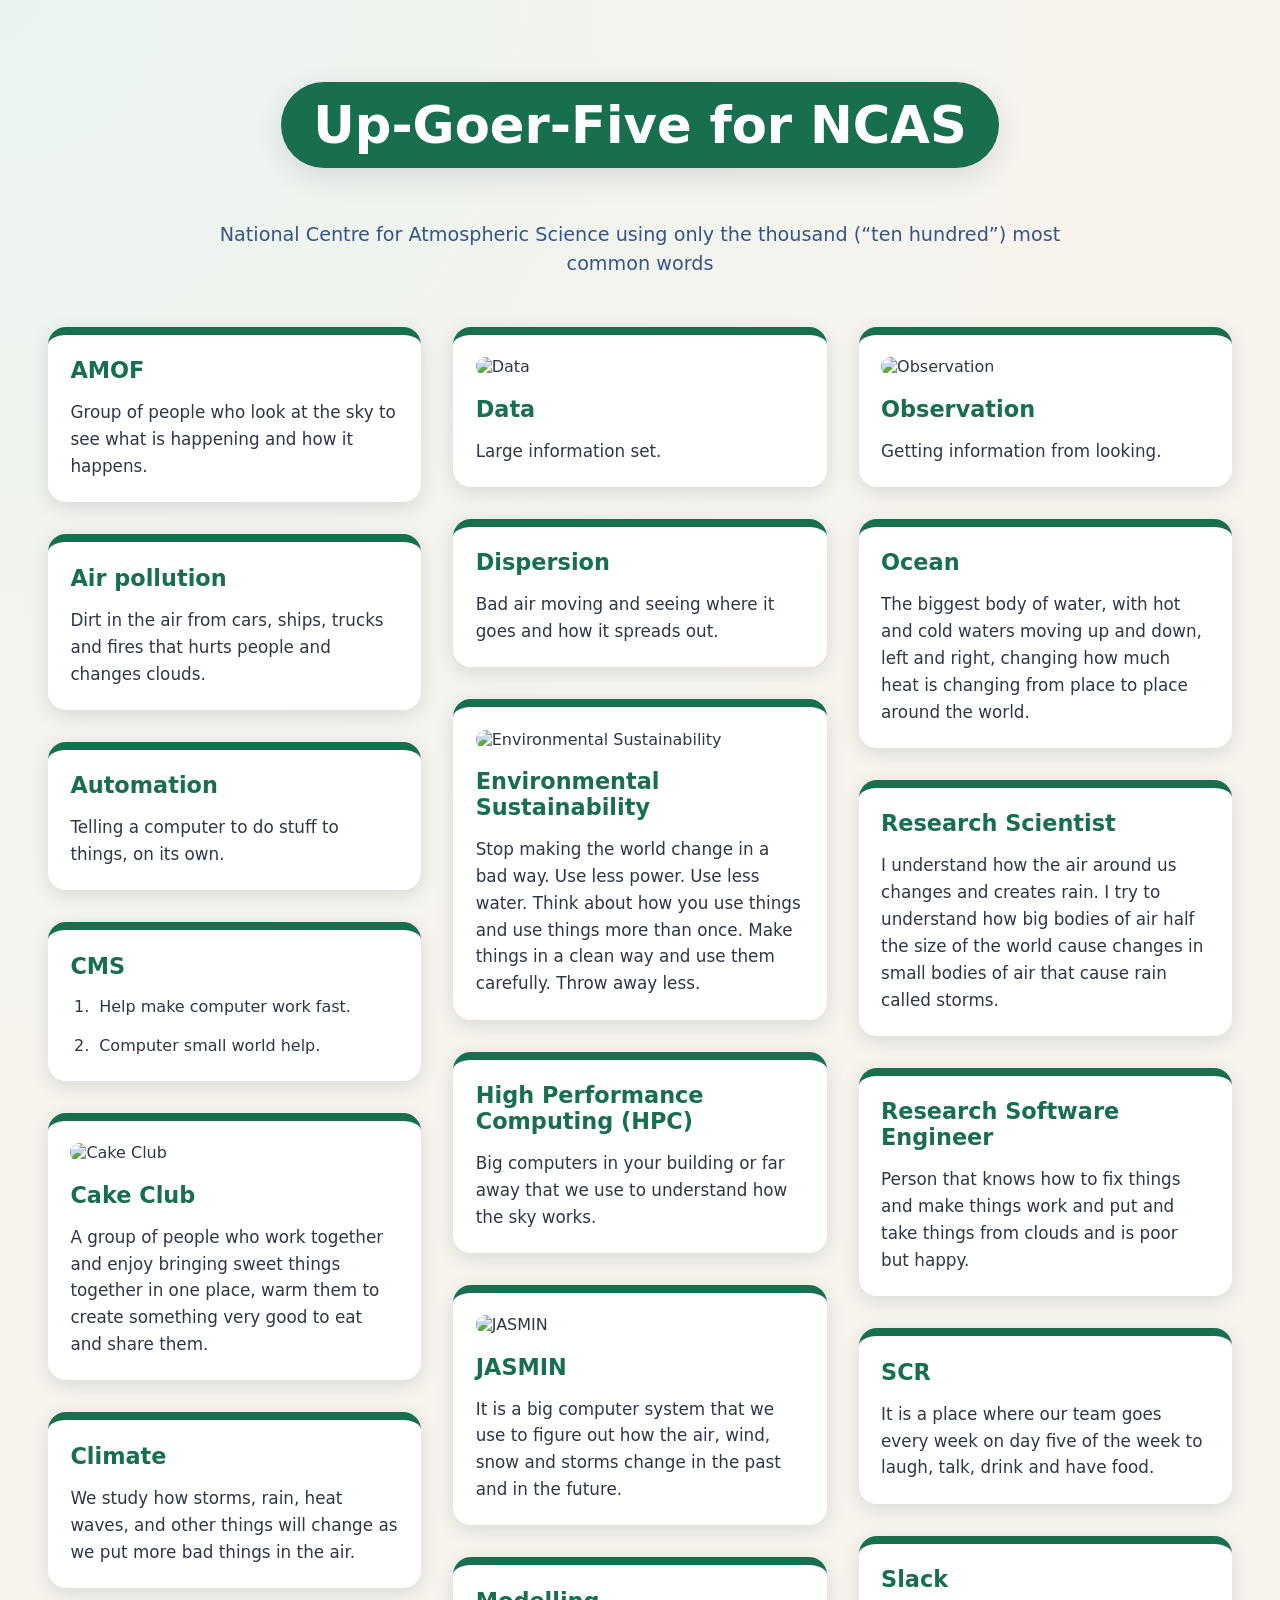
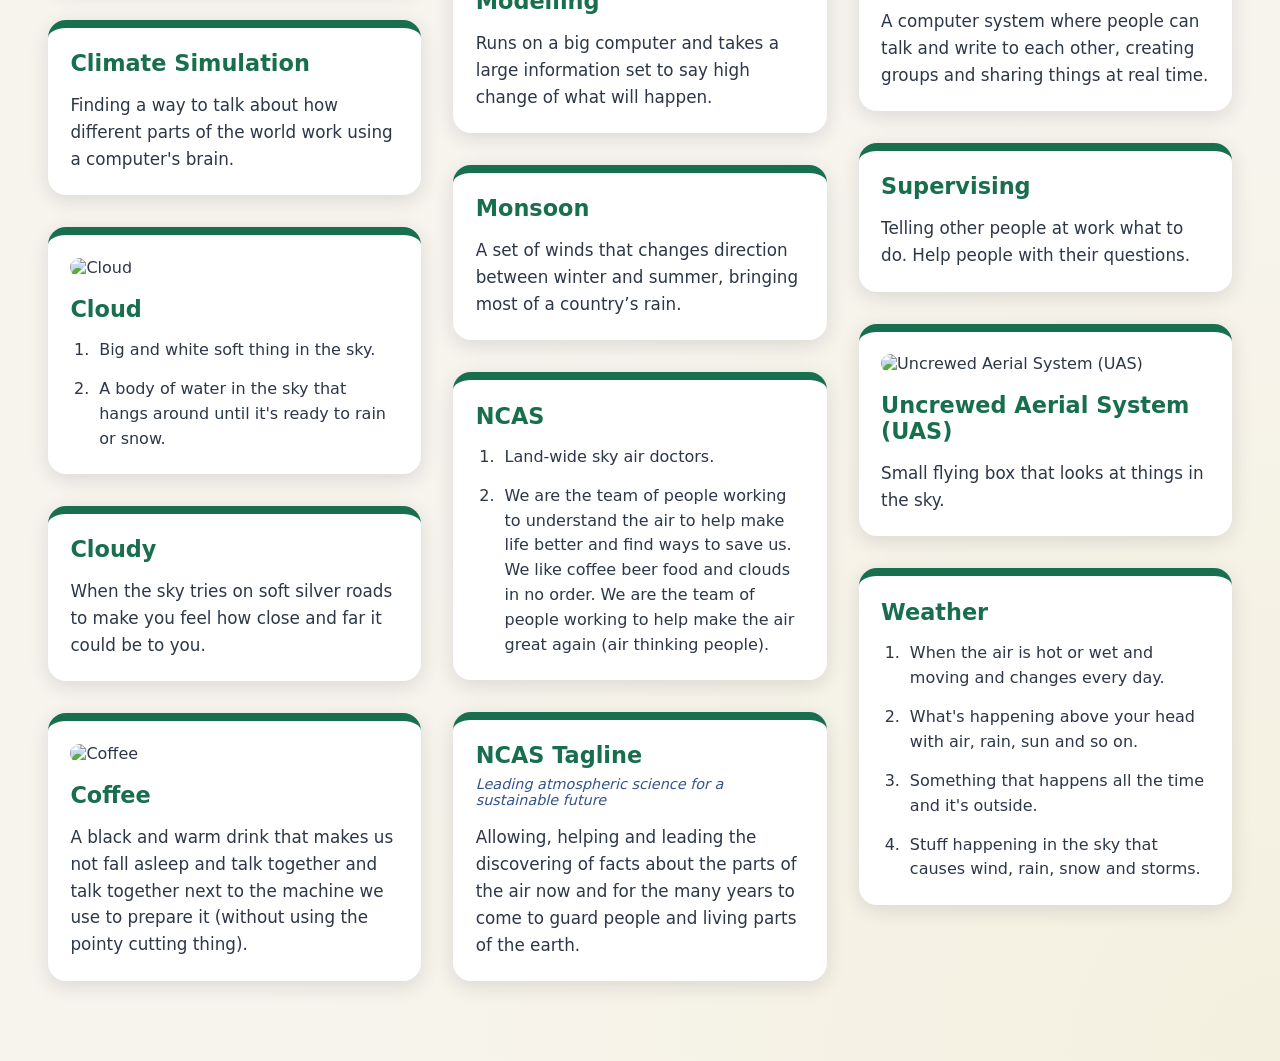
==== index.html @ 92ca3528 "Update CSS to make styling sleeker & more vis. interesting" ====
<!DOCTYPE html>
<html lang="en">
<head>
<meta charset="UTF-8">
<title>Up-Goer-Five for NCAS</title>

<style>
:root {
    --page-bg: #f7f4ee;
    --card-bg: #ffffff;
    --text: #2d3748;
    --muted: #64748b;

    /* NCAS-inspired accents */
    --accent: #186f4d;
    --accent-light: #c1dbc9;
    --secondary: #35548c;

    --shadow: rgba(15, 23, 42, 0.12);
}

* {
    box-sizing: border-box;
}

body {
    font-family: system-ui, -apple-system, BlinkMacSystemFont, "Segoe UI", sans-serif;

    background:
        radial-gradient(circle at top left, #eaf4ef, transparent 35%),
        radial-gradient(circle at bottom right, #f4f0df, transparent 35%),
        var(--page-bg);

    color: var(--text);

    margin: 0;
    padding: 3rem;
}


/* Page heading */

.page-header {
    max-width: 900px;
    margin: 0 auto 3rem;
    text-align: center;
}

h1 {
    display: inline-block;

    background: var(--accent);
    color: white;

    padding: 0.8rem 2rem;

    border-radius: 999px;

    font-size: clamp(2rem, 5vw, 3.2rem);
    font-weight: 800;

    box-shadow:
        0 8px 30px var(--shadow);
}

.page-subtitle {
    margin-top: 1.2rem;

    font-size: 1.2rem;
    line-height: 1.5;

    color: var(--secondary);
}


/* Masonry layout */

#definitions {
    columns: 340px;
    column-gap: 2rem;

    max-width: 1400px;
    margin: auto;
}


/* Cards */

.card {
    display: inline-block;

    width: 100%;
    margin: 0 0 2rem;

    background: var(--card-bg);

    border-radius: 18px;

    padding: 1.4rem;

    break-inside: avoid;

    box-shadow:
        0 5px 20px var(--shadow);

    border-top: 8px solid var(--accent);

    transition:
        transform .2s ease,
        box-shadow .2s ease;
}


.card:hover {
    transform: translateY(-5px);

    box-shadow:
        0 12px 30px rgba(15,23,42,.18);
}


/* Card title */

.card h2 {
    margin: 0 0 1rem;

    text-align: left;

    font-size: 1.4rem;
    font-weight: 750;

    color: var(--accent);
}


/* Definition text */

.card p {
    margin: 0;

    line-height: 1.6;

    font-size: 1.05rem;
}


.card ol {
    margin: 0;
    padding-left: 1.5rem;
}


.card li {
    padding-left: .3rem;

    margin-bottom: .9rem;

    line-height: 1.55;
}


.card li:last-child {
    margin-bottom: 0;
}


/* Images */

.card-image {
    width: 100%;

    max-height: 220px;

    object-fit: cover;

    border-radius: 14px;

    margin-bottom: 1.2rem;
}


/* Small subtitle */

.subtitle {
    color: var(--secondary);

    font-size: .9rem;

    font-style: italic;

    margin-top: -.5rem;

    margin-bottom: 1rem;
}


/* Mobile */

@media (max-width: 600px) {

    body {
        padding: 1rem;
    }

    #definitions {
        columns: 1;
    }

}
</style>

</head>

<body>


<header class="page-header">

<h1>Up-Goer-Five for NCAS</h1>

<div class="page-subtitle">
    National Centre for Atmospheric Science using
only the thousand (“ten hundred”) most common words

</div>

</header>


<div id="definitions">



<div class="card">




<h2>AMOF</h2>







<p>Group of people who look at the sky to see what is happening and how it happens.
</p>





</div>



<div class="card">




<h2>Air pollution</h2>







<p>Dirt in the air from cars, ships, trucks and fires that hurts people and changes clouds.
</p>





</div>



<div class="card">




<h2>Automation</h2>







<p>Telling a computer to do stuff to things, on its own.
</p>





</div>



<div class="card">




<h2>CMS</h2>







<ol>



<li>Help make computer work fast.
</li>



<li>Computer small world help.
</li>



</ol>




</div>



<div class="card">


<img class="card-image" src="images/cake.jpg" alt="Cake Club">



<h2>Cake Club</h2>







<p>A group of people who work together and enjoy bringing sweet things together in one place, warm them to create something very good to eat and share them.
</p>





</div>



<div class="card">




<h2>Climate</h2>







<p>We study how storms, rain, heat waves, and other things will change as we put more bad things in the air.
</p>





</div>



<div class="card">




<h2>Climate Simulation</h2>







<p>Finding a way to talk about how different parts of the world work using a computer's brain.
</p>





</div>



<div class="card">


<img class="card-image" src="images/cloud.jpg" alt="Cloud">



<h2>Cloud</h2>







<ol>



<li>Big and white soft thing in the sky.
</li>



<li>A body of water in the sky that hangs around until it's ready to rain or snow.
</li>



</ol>




</div>



<div class="card">




<h2>Cloudy</h2>







<p>When the sky tries on soft silver roads to make you feel how close and far it could be to you.
</p>





</div>



<div class="card">


<img class="card-image" src="images/coffee.jpg" alt="Coffee">



<h2>Coffee</h2>







<p>A black and warm drink that makes us not fall asleep and talk together and talk together next to the machine we use to prepare it (without using the pointy cutting thing).
</p>





</div>



<div class="card">


<img class="card-image" src="images/data.jpg" alt="Data">



<h2>Data</h2>







<p>Large information set.
</p>





</div>



<div class="card">




<h2>Dispersion</h2>







<p>Bad air moving and seeing where it goes and how it spreads out.
</p>





</div>



<div class="card">


<img class="card-image" src="images/sustainability.jpg" alt="Environmental Sustainability">



<h2>Environmental Sustainability</h2>







<p>Stop making the world change in a bad way. Use less power. Use less water. Think about how you use things and use things more than once. Make things in a clean way and use them carefully. Throw away less.
</p>





</div>



<div class="card">




<h2>High Performance Computing (HPC)</h2>







<p>Big computers in your building or far away that we use to understand how the sky works.
</p>





</div>



<div class="card">


<img class="card-image" src="images/jasmin.jpg" alt="JASMIN">



<h2>JASMIN</h2>







<p>It is a big computer system that we use to figure out how the air, wind, snow and storms change in the past and in the future.
</p>





</div>



<div class="card">




<h2>Modelling</h2>







<p>Runs on a big computer and takes a large information set to say high change of what will happen.
</p>





</div>



<div class="card">




<h2>Monsoon</h2>







<p>A set of winds that changes direction between winter and summer, bringing most of a country’s rain.
</p>





</div>



<div class="card">




<h2>NCAS</h2>







<ol>



<li>Land-wide sky air doctors.
</li>



<li>We are the team of people working to understand the air to help make life better and find ways to save us. We like coffee beer food and clouds in no order. We are the team of people working to help make the air great again (air thinking people).
</li>



</ol>




</div>



<div class="card">




<h2>NCAS Tagline</h2>



<div class="subtitle">
    Leading atmospheric science for a sustainable future
</div>





<p>Allowing, helping and leading the discovering of facts about the parts of the air now and for the many years to come to guard people and living parts of the earth.
</p>





</div>



<div class="card">


<img class="card-image" src="images/observation.jpg" alt="Observation">



<h2>Observation</h2>







<p>Getting information from looking.
</p>





</div>



<div class="card">




<h2>Ocean</h2>







<p>The biggest body of water, with hot and cold waters moving up and down, left and right, changing how much heat is changing from place to place around the world.
</p>





</div>



<div class="card">




<h2>Research Scientist</h2>







<p>I understand how the air around us changes and creates rain. I try to understand how big bodies of air half the size of the world cause changes in small bodies of air that cause rain called storms.
</p>





</div>



<div class="card">




<h2>Research Software Engineer</h2>







<p>Person that knows how to fix things and make things work and put and take things from clouds and is poor but happy.
</p>





</div>



<div class="card">




<h2>SCR</h2>







<p>It is a place where our team goes every week on day five of the week to laugh, talk, drink and have food.
</p>





</div>



<div class="card">




<h2>Slack</h2>







<p>A computer system where people can talk and write to each other, creating groups and sharing things at real time.
</p>





</div>



<div class="card">




<h2>Supervising</h2>







<p>Telling other people at work what to do. Help people with their questions.
</p>





</div>



<div class="card">


<img class="card-image" src="images/drone.jpg" alt="Uncrewed Aerial System (UAS)">



<h2>Uncrewed Aerial System (UAS)</h2>







<p>Small flying box that looks at things in the sky.
</p>





</div>



<div class="card">




<h2>Weather</h2>







<ol>



<li>When the air is hot or wet and moving and changes every day.
</li>



<li>What's happening above your head with air, rain, sun and so on.
</li>



<li>Something that happens all the time and it's outside.
</li>



<li>Stuff happening in the sky that causes wind, rain, snow and storms.
</li>



</ol>




</div>



</div>


</body>
</html>
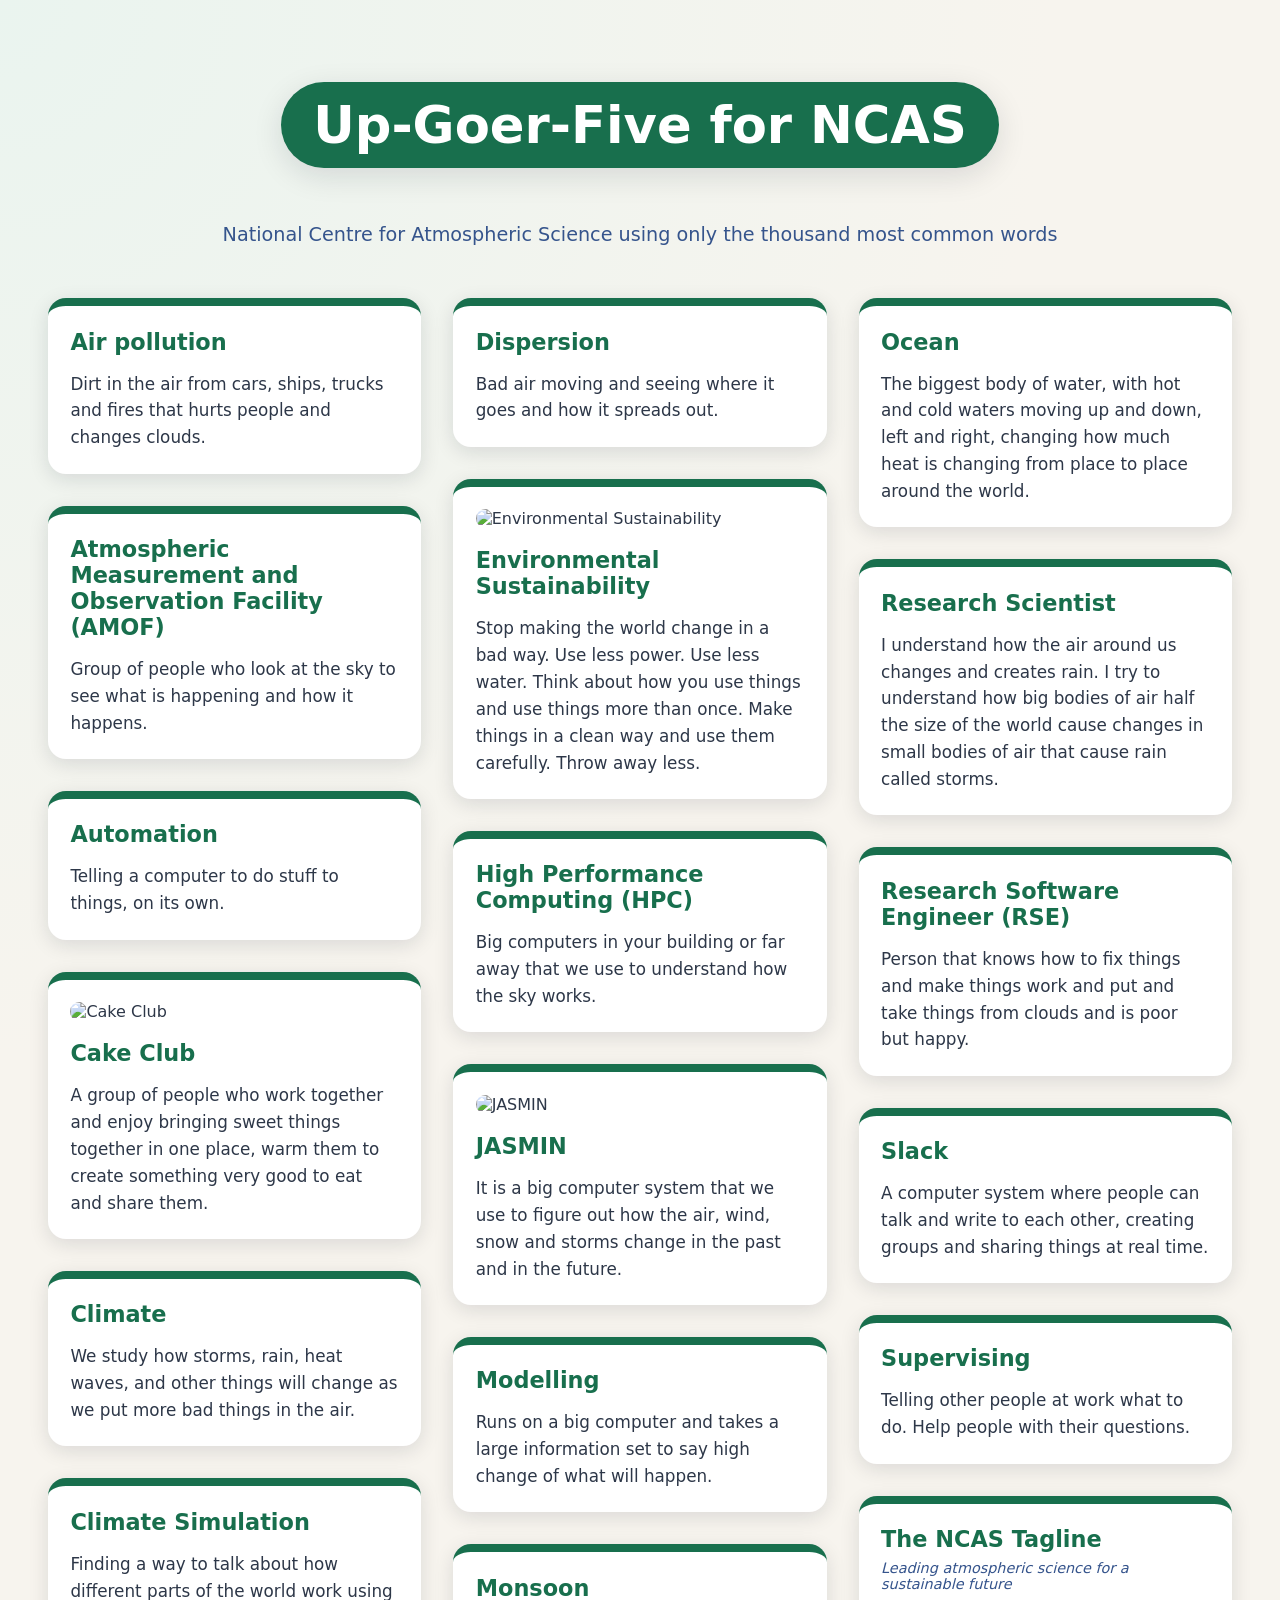
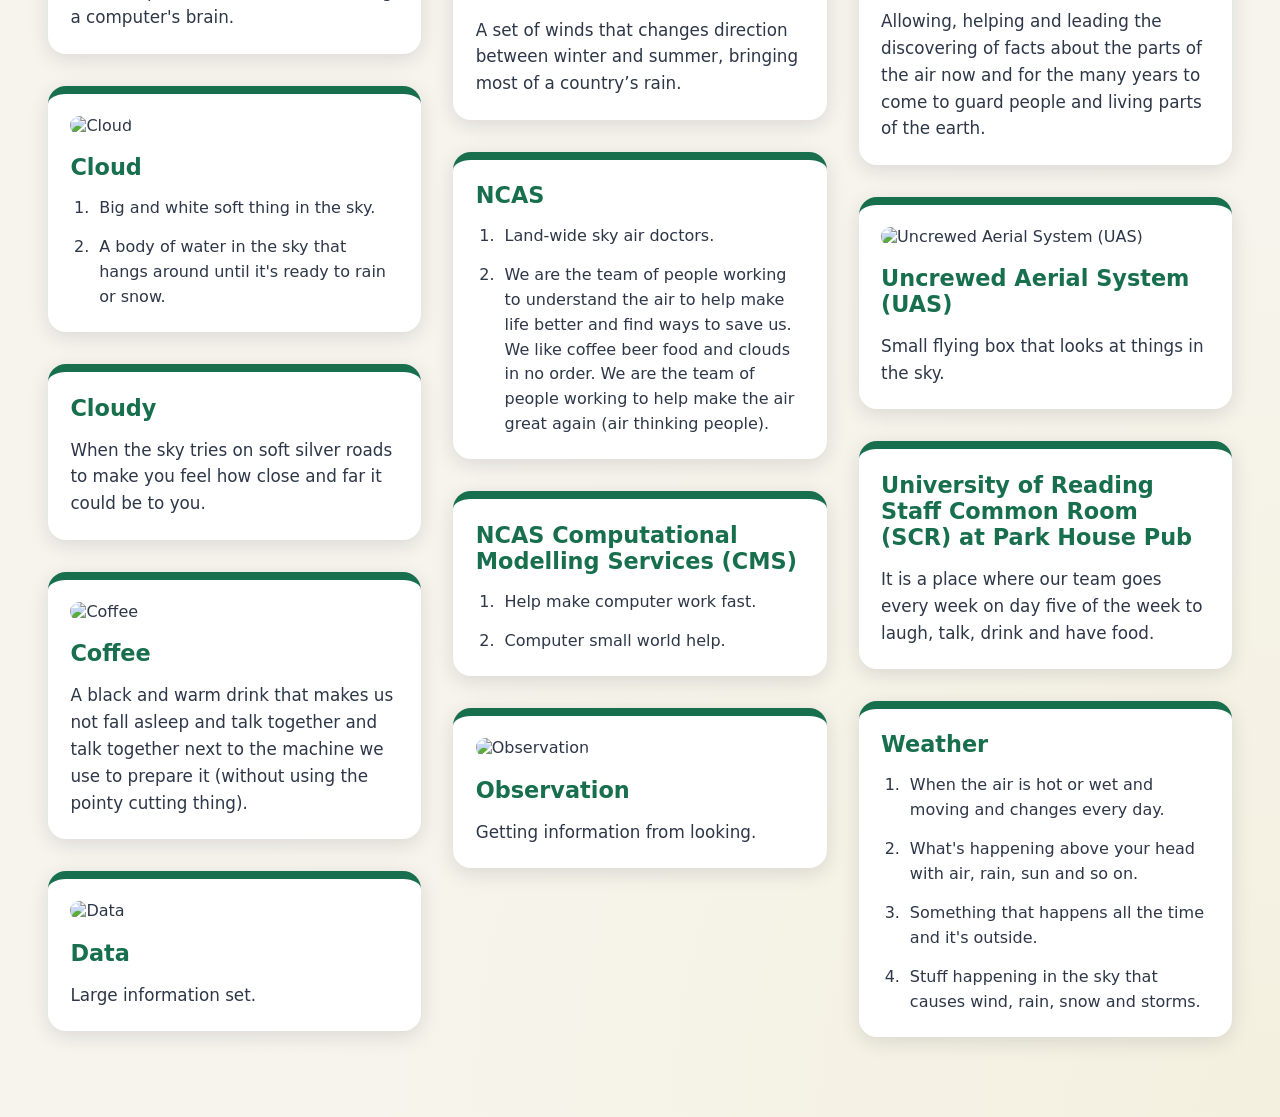
==== commit 4fe50b28: "Define acronyms and make clarifications for definitions terms" ====
--- a/index.html
+++ b/index.html
@@ -220,7 +220,7 @@
 
 <div class="page-subtitle">
     National Centre for Atmospheric Science using
-only the thousand (“ten hundred”) most common words
+only the thousand most common words
 
 </div>
 
@@ -236,7 +236,31 @@
 
 
 
-<h2>AMOF</h2>
+<h2>Air pollution</h2>
+
+
+
+
+
+
+
+<p>Dirt in the air from cars, ships, trucks and fires that hurts people and changes clouds.
+</p>
+
+
+
+
+
+</div>
+
+
+
+<div class="card">
+
+
+
+
+<h2>Atmospheric Measurement and Observation Facility (AMOF)</h2>
 
 
 
@@ -260,30 +284,6 @@
 
 
 
-<h2>Air pollution</h2>
-
-
-
-
-
-
-
-<p>Dirt in the air from cars, ships, trucks and fires that hurts people and changes clouds.
-</p>
-
-
-
-
-
-</div>
-
-
-
-<div class="card">
-
-
-
-
 <h2>Automation</h2>
 
 
@@ -306,9 +306,381 @@
 <div class="card">
 
 
-
-
-<h2>CMS</h2>
+<img class="card-image" src="images/cake.jpg" alt="Cake Club">
+
+
+
+<h2>Cake Club</h2>
+
+
+
+
+
+
+
+<p>A group of people who work together and enjoy bringing sweet things together in one place, warm them to create something very good to eat and share them.
+</p>
+
+
+
+
+
+</div>
+
+
+
+<div class="card">
+
+
+
+
+<h2>Climate</h2>
+
+
+
+
+
+
+
+<p>We study how storms, rain, heat waves, and other things will change as we put more bad things in the air.
+</p>
+
+
+
+
+
+</div>
+
+
+
+<div class="card">
+
+
+
+
+<h2>Climate Simulation</h2>
+
+
+
+
+
+
+
+<p>Finding a way to talk about how different parts of the world work using a computer's brain.
+</p>
+
+
+
+
+
+</div>
+
+
+
+<div class="card">
+
+
+<img class="card-image" src="images/cloud.jpg" alt="Cloud">
+
+
+
+<h2>Cloud</h2>
+
+
+
+
+
+
+
+<ol>
+
+
+
+<li>Big and white soft thing in the sky.
+</li>
+
+
+
+<li>A body of water in the sky that hangs around until it's ready to rain or snow.
+</li>
+
+
+
+</ol>
+
+
+
+
+</div>
+
+
+
+<div class="card">
+
+
+
+
+<h2>Cloudy</h2>
+
+
+
+
+
+
+
+<p>When the sky tries on soft silver roads to make you feel how close and far it could be to you.
+</p>
+
+
+
+
+
+</div>
+
+
+
+<div class="card">
+
+
+<img class="card-image" src="images/coffee.jpg" alt="Coffee">
+
+
+
+<h2>Coffee</h2>
+
+
+
+
+
+
+
+<p>A black and warm drink that makes us not fall asleep and talk together and talk together next to the machine we use to prepare it (without using the pointy cutting thing).
+</p>
+
+
+
+
+
+</div>
+
+
+
+<div class="card">
+
+
+<img class="card-image" src="images/data.jpg" alt="Data">
+
+
+
+<h2>Data</h2>
+
+
+
+
+
+
+
+<p>Large information set.
+</p>
+
+
+
+
+
+</div>
+
+
+
+<div class="card">
+
+
+
+
+<h2>Dispersion</h2>
+
+
+
+
+
+
+
+<p>Bad air moving and seeing where it goes and how it spreads out.
+</p>
+
+
+
+
+
+</div>
+
+
+
+<div class="card">
+
+
+<img class="card-image" src="images/sustainability.jpg" alt="Environmental Sustainability">
+
+
+
+<h2>Environmental Sustainability</h2>
+
+
+
+
+
+
+
+<p>Stop making the world change in a bad way. Use less power. Use less water. Think about how you use things and use things more than once. Make things in a clean way and use them carefully. Throw away less.
+</p>
+
+
+
+
+
+</div>
+
+
+
+<div class="card">
+
+
+
+
+<h2>High Performance Computing (HPC)</h2>
+
+
+
+
+
+
+
+<p>Big computers in your building or far away that we use to understand how the sky works.
+</p>
+
+
+
+
+
+</div>
+
+
+
+<div class="card">
+
+
+<img class="card-image" src="images/jasmin.jpg" alt="JASMIN">
+
+
+
+<h2>JASMIN</h2>
+
+
+
+
+
+
+
+<p>It is a big computer system that we use to figure out how the air, wind, snow and storms change in the past and in the future.
+</p>
+
+
+
+
+
+</div>
+
+
+
+<div class="card">
+
+
+
+
+<h2>Modelling</h2>
+
+
+
+
+
+
+
+<p>Runs on a big computer and takes a large information set to say high change of what will happen.
+</p>
+
+
+
+
+
+</div>
+
+
+
+<div class="card">
+
+
+
+
+<h2>Monsoon</h2>
+
+
+
+
+
+
+
+<p>A set of winds that changes direction between winter and summer, bringing most of a country’s rain.
+</p>
+
+
+
+
+
+</div>
+
+
+
+<div class="card">
+
+
+
+
+<h2>NCAS</h2>
+
+
+
+
+
+
+
+<ol>
+
+
+
+<li>Land-wide sky air doctors.
+</li>
+
+
+
+<li>We are the team of people working to understand the air to help make life better and find ways to save us. We like coffee beer food and clouds in no order. We are the team of people working to help make the air great again (air thinking people).
+</li>
+
+
+
+</ol>
+
+
+
+
+</div>
+
+
+
+<div class="card">
+
+
+
+
+<h2>NCAS Computational Modelling Services (CMS)</h2>
 
 
 
@@ -342,381 +714,155 @@
 <div class="card">
 
 
-<img class="card-image" src="images/cake.jpg" alt="Cake Club">
-
-
-
-<h2>Cake Club</h2>
-
-
-
-
-
-
-
-<p>A group of people who work together and enjoy bringing sweet things together in one place, warm them to create something very good to eat and share them.
-</p>
-
-
-
-
-
-</div>
-
-
-
-<div class="card">
-
-
-
-
-<h2>Climate</h2>
-
-
-
-
-
-
-
-<p>We study how storms, rain, heat waves, and other things will change as we put more bad things in the air.
-</p>
-
-
-
-
-
-</div>
-
-
-
-<div class="card">
-
-
-
-
-<h2>Climate Simulation</h2>
-
-
-
-
-
-
-
-<p>Finding a way to talk about how different parts of the world work using a computer's brain.
-</p>
-
-
-
-
-
-</div>
-
-
-
-<div class="card">
-
-
-<img class="card-image" src="images/cloud.jpg" alt="Cloud">
-
-
-
-<h2>Cloud</h2>
-
-
-
-
-
-
-
-<ol>
-
-
-
-<li>Big and white soft thing in the sky.
-</li>
-
-
-
-<li>A body of water in the sky that hangs around until it's ready to rain or snow.
-</li>
-
-
-
-</ol>
-
-
-
-
-</div>
-
-
-
-<div class="card">
-
-
-
-
-<h2>Cloudy</h2>
-
-
-
-
-
-
-
-<p>When the sky tries on soft silver roads to make you feel how close and far it could be to you.
-</p>
-
-
-
-
-
-</div>
-
-
-
-<div class="card">
-
-
-<img class="card-image" src="images/coffee.jpg" alt="Coffee">
-
-
-
-<h2>Coffee</h2>
-
-
-
-
-
-
-
-<p>A black and warm drink that makes us not fall asleep and talk together and talk together next to the machine we use to prepare it (without using the pointy cutting thing).
-</p>
-
-
-
-
-
-</div>
-
-
-
-<div class="card">
-
-
-<img class="card-image" src="images/data.jpg" alt="Data">
-
-
-
-<h2>Data</h2>
-
-
-
-
-
-
-
-<p>Large information set.
-</p>
-
-
-
-
-
-</div>
-
-
-
-<div class="card">
-
-
-
-
-<h2>Dispersion</h2>
-
-
-
-
-
-
-
-<p>Bad air moving and seeing where it goes and how it spreads out.
-</p>
-
-
-
-
-
-</div>
-
-
-
-<div class="card">
-
-
-<img class="card-image" src="images/sustainability.jpg" alt="Environmental Sustainability">
-
-
-
-<h2>Environmental Sustainability</h2>
-
-
-
-
-
-
-
-<p>Stop making the world change in a bad way. Use less power. Use less water. Think about how you use things and use things more than once. Make things in a clean way and use them carefully. Throw away less.
-</p>
-
-
-
-
-
-</div>
-
-
-
-<div class="card">
-
-
-
-
-<h2>High Performance Computing (HPC)</h2>
-
-
-
-
-
-
-
-<p>Big computers in your building or far away that we use to understand how the sky works.
-</p>
-
-
-
-
-
-</div>
-
-
-
-<div class="card">
-
-
-<img class="card-image" src="images/jasmin.jpg" alt="JASMIN">
-
-
-
-<h2>JASMIN</h2>
-
-
-
-
-
-
-
-<p>It is a big computer system that we use to figure out how the air, wind, snow and storms change in the past and in the future.
-</p>
-
-
-
-
-
-</div>
-
-
-
-<div class="card">
-
-
-
-
-<h2>Modelling</h2>
-
-
-
-
-
-
-
-<p>Runs on a big computer and takes a large information set to say high change of what will happen.
-</p>
-
-
-
-
-
-</div>
-
-
-
-<div class="card">
-
-
-
-
-<h2>Monsoon</h2>
-
-
-
-
-
-
-
-<p>A set of winds that changes direction between winter and summer, bringing most of a country’s rain.
-</p>
-
-
-
-
-
-</div>
-
-
-
-<div class="card">
-
-
-
-
-<h2>NCAS</h2>
-
-
-
-
-
-
-
-<ol>
-
-
-
-<li>Land-wide sky air doctors.
-</li>
-
-
-
-<li>We are the team of people working to understand the air to help make life better and find ways to save us. We like coffee beer food and clouds in no order. We are the team of people working to help make the air great again (air thinking people).
-</li>
-
-
-
-</ol>
-
-
-
-
-</div>
-
-
-
-<div class="card">
-
-
-
-
-<h2>NCAS Tagline</h2>
+<img class="card-image" src="images/observation.jpg" alt="Observation">
+
+
+
+<h2>Observation</h2>
+
+
+
+
+
+
+
+<p>Getting information from looking.
+</p>
+
+
+
+
+
+</div>
+
+
+
+<div class="card">
+
+
+
+
+<h2>Ocean</h2>
+
+
+
+
+
+
+
+<p>The biggest body of water, with hot and cold waters moving up and down, left and right, changing how much heat is changing from place to place around the world.
+</p>
+
+
+
+
+
+</div>
+
+
+
+<div class="card">
+
+
+
+
+<h2>Research Scientist</h2>
+
+
+
+
+
+
+
+<p>I understand how the air around us changes and creates rain. I try to understand how big bodies of air half the size of the world cause changes in small bodies of air that cause rain called storms.
+</p>
+
+
+
+
+
+</div>
+
+
+
+<div class="card">
+
+
+
+
+<h2>Research Software Engineer (RSE)</h2>
+
+
+
+
+
+
+
+<p>Person that knows how to fix things and make things work and put and take things from clouds and is poor but happy.
+</p>
+
+
+
+
+
+</div>
+
+
+
+<div class="card">
+
+
+
+
+<h2>Slack</h2>
+
+
+
+
+
+
+
+<p>A computer system where people can talk and write to each other, creating groups and sharing things at real time.
+</p>
+
+
+
+
+
+</div>
+
+
+
+<div class="card">
+
+
+
+
+<h2>Supervising</h2>
+
+
+
+
+
+
+
+<p>Telling other people at work what to do. Help people with their questions.
+</p>
+
+
+
+
+
+</div>
+
+
+
+<div class="card">
+
+
+
+
+<h2>The NCAS Tagline</h2>
 
 
 
@@ -742,107 +888,35 @@
 <div class="card">
 
 
-<img class="card-image" src="images/observation.jpg" alt="Observation">
-
-
-
-<h2>Observation</h2>
-
-
-
-
-
-
-
-<p>Getting information from looking.
-</p>
-
-
-
-
-
-</div>
-
-
-
-<div class="card">
-
-
-
-
-<h2>Ocean</h2>
-
-
-
-
-
-
-
-<p>The biggest body of water, with hot and cold waters moving up and down, left and right, changing how much heat is changing from place to place around the world.
-</p>
-
-
-
-
-
-</div>
-
-
-
-<div class="card">
-
-
-
-
-<h2>Research Scientist</h2>
-
-
-
-
-
-
-
-<p>I understand how the air around us changes and creates rain. I try to understand how big bodies of air half the size of the world cause changes in small bodies of air that cause rain called storms.
-</p>
-
-
-
-
-
-</div>
-
-
-
-<div class="card">
-
-
-
-
-<h2>Research Software Engineer</h2>
-
-
-
-
-
-
-
-<p>Person that knows how to fix things and make things work and put and take things from clouds and is poor but happy.
-</p>
-
-
-
-
-
-</div>
-
-
-
-<div class="card">
-
-
-
-
-<h2>SCR</h2>
+<img class="card-image" src="images/drone.jpg" alt="Uncrewed Aerial System (UAS)">
+
+
+
+<h2>Uncrewed Aerial System (UAS)</h2>
+
+
+
+
+
+
+
+<p>Small flying box that looks at things in the sky.
+</p>
+
+
+
+
+
+</div>
+
+
+
+<div class="card">
+
+
+
+
+<h2>University of Reading Staff Common Room (SCR) at Park House Pub</h2>
 
 
 
@@ -851,80 +925,6 @@
 
 
 <p>It is a place where our team goes every week on day five of the week to laugh, talk, drink and have food.
-</p>
-
-
-
-
-
-</div>
-
-
-
-<div class="card">
-
-
-
-
-<h2>Slack</h2>
-
-
-
-
-
-
-
-<p>A computer system where people can talk and write to each other, creating groups and sharing things at real time.
-</p>
-
-
-
-
-
-</div>
-
-
-
-<div class="card">
-
-
-
-
-<h2>Supervising</h2>
-
-
-
-
-
-
-
-<p>Telling other people at work what to do. Help people with their questions.
-</p>
-
-
-
-
-
-</div>
-
-
-
-<div class="card">
-
-
-<img class="card-image" src="images/drone.jpg" alt="Uncrewed Aerial System (UAS)">
-
-
-
-<h2>Uncrewed Aerial System (UAS)</h2>
-
-
-
-
-
-
-
-<p>Small flying box that looks at things in the sky.
 </p>
 
 
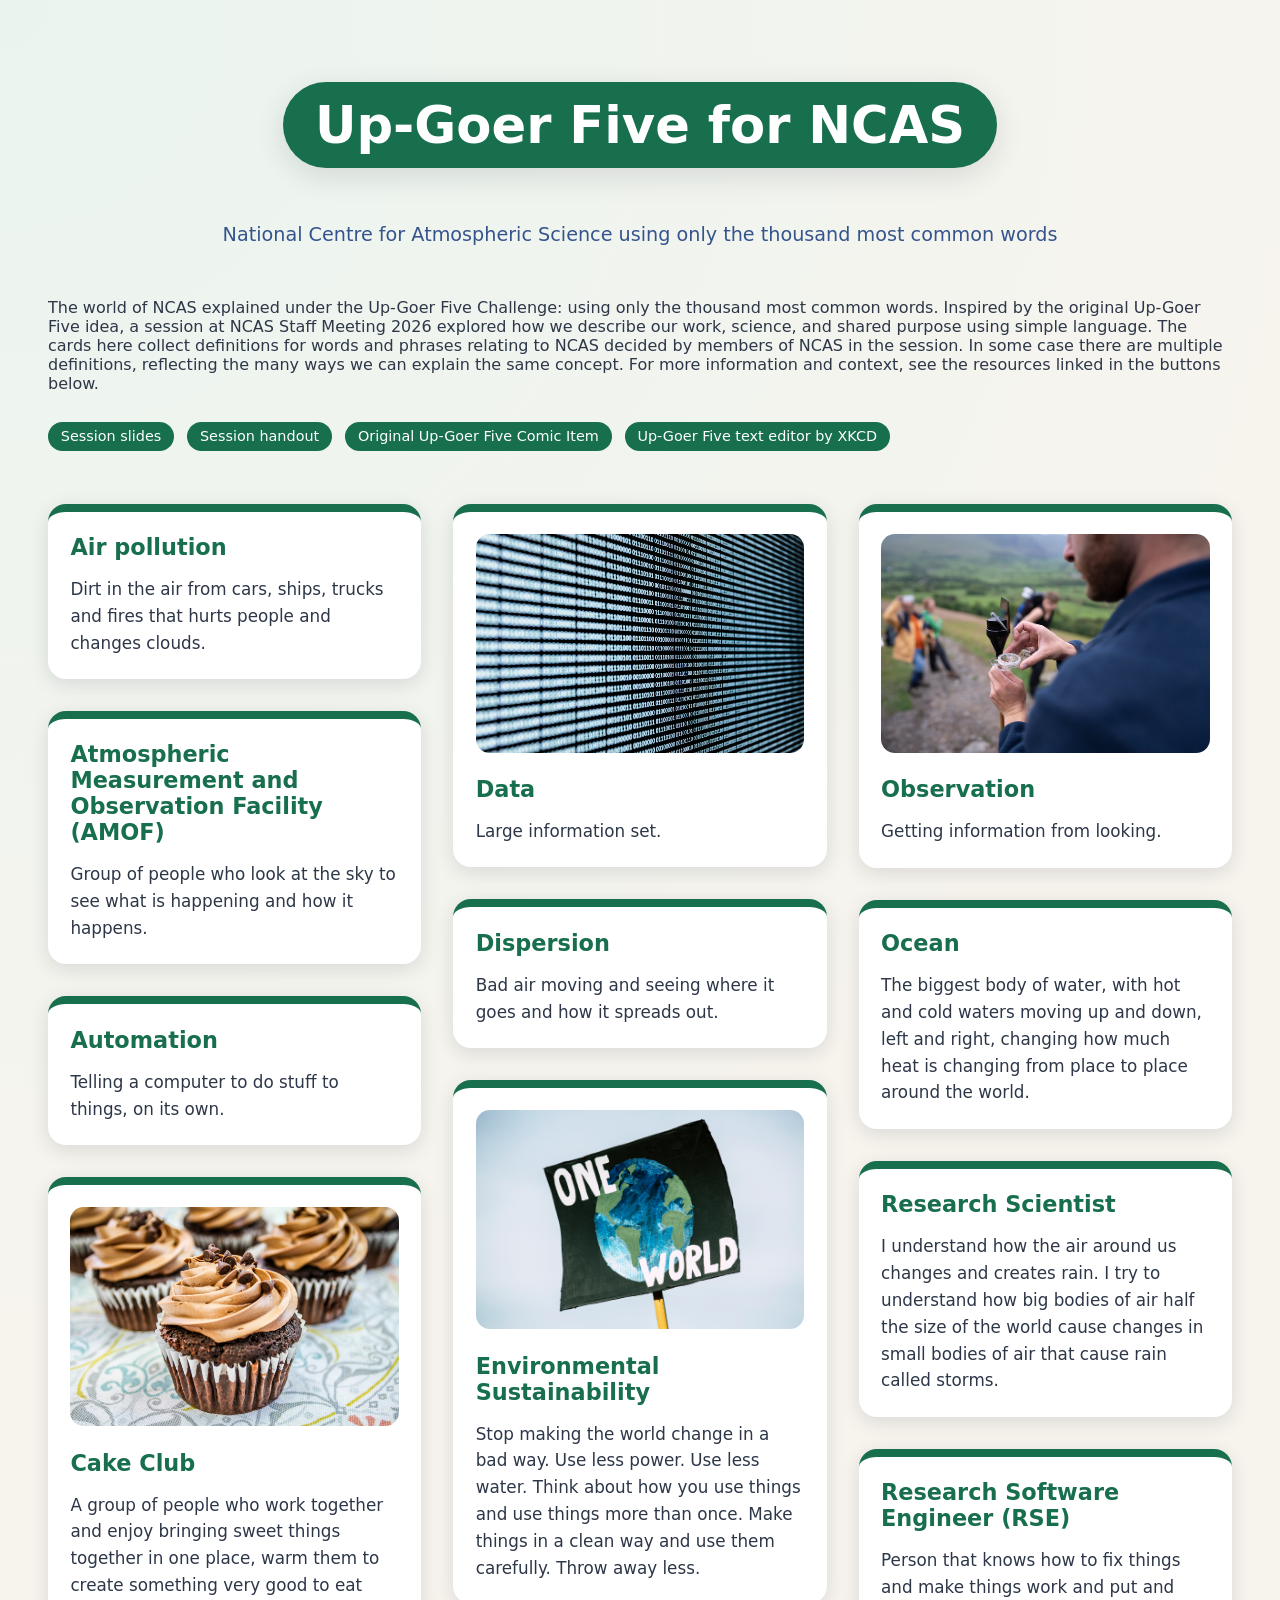
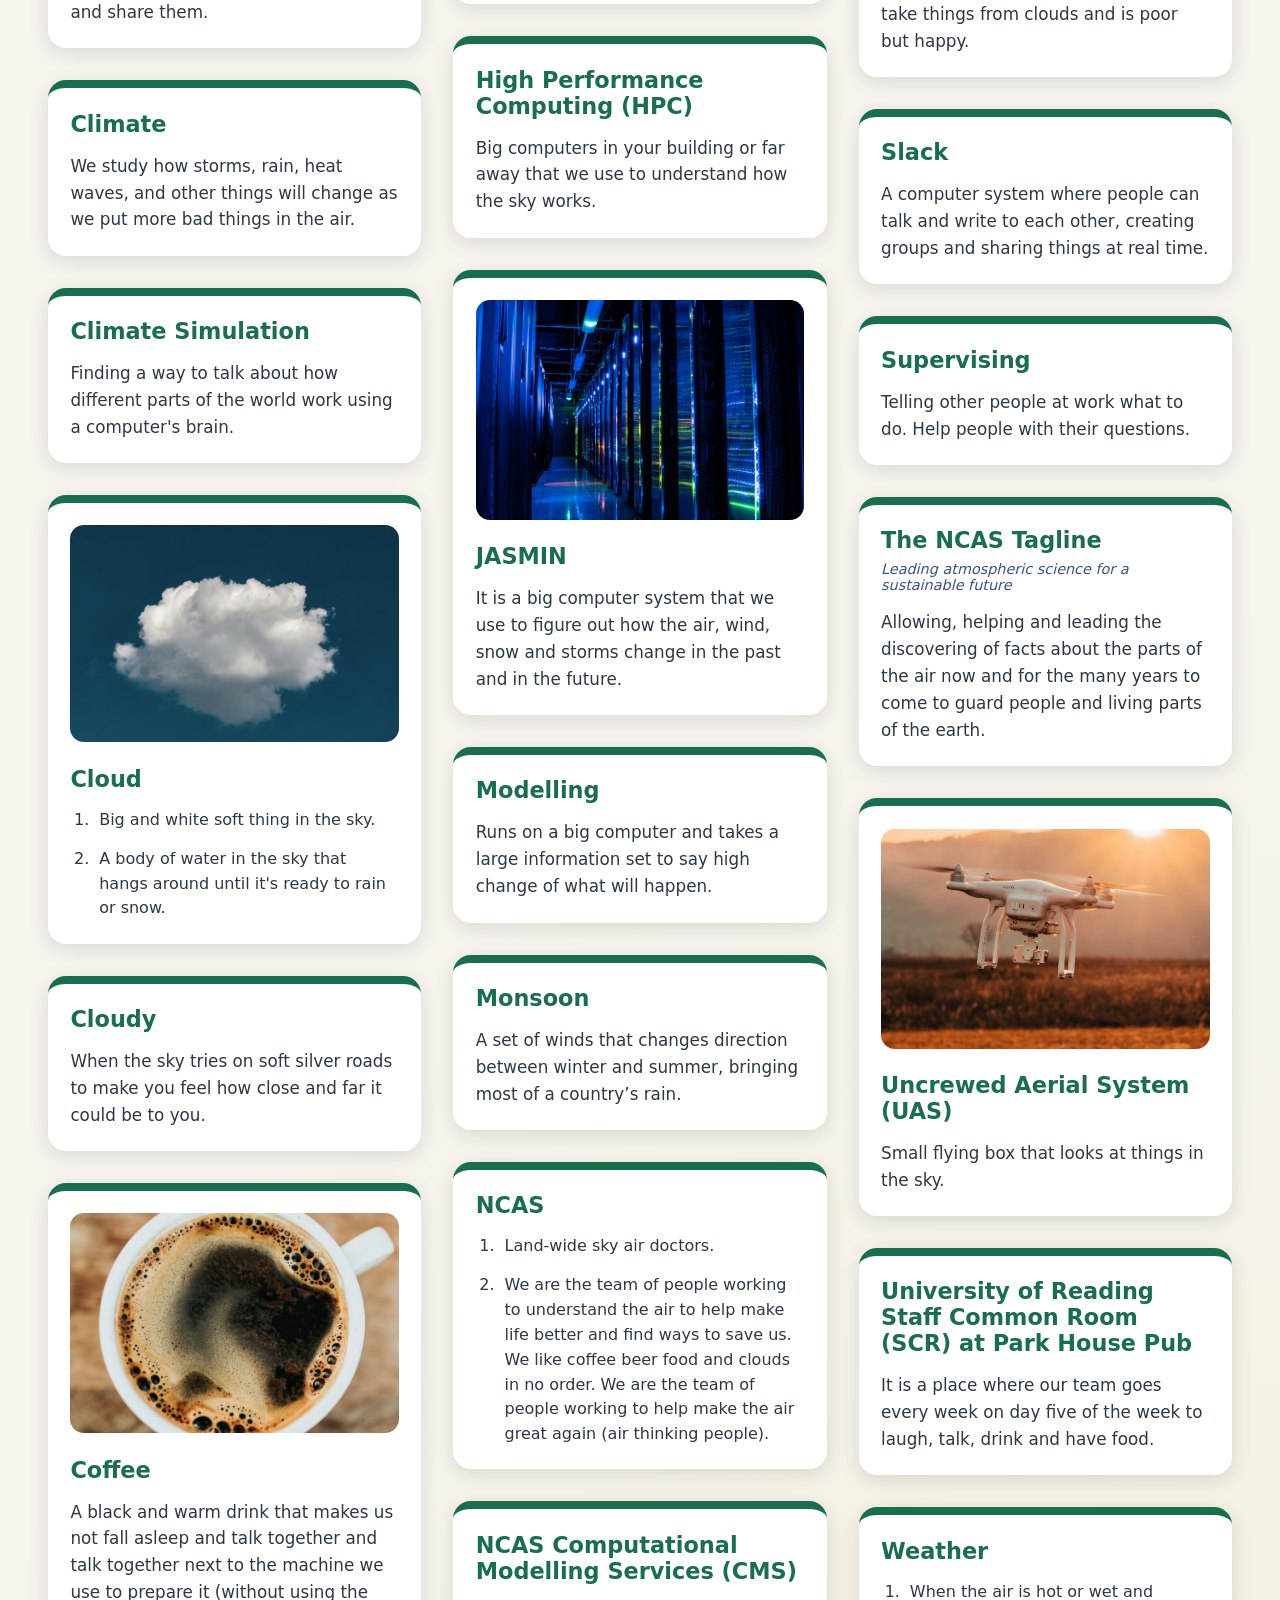
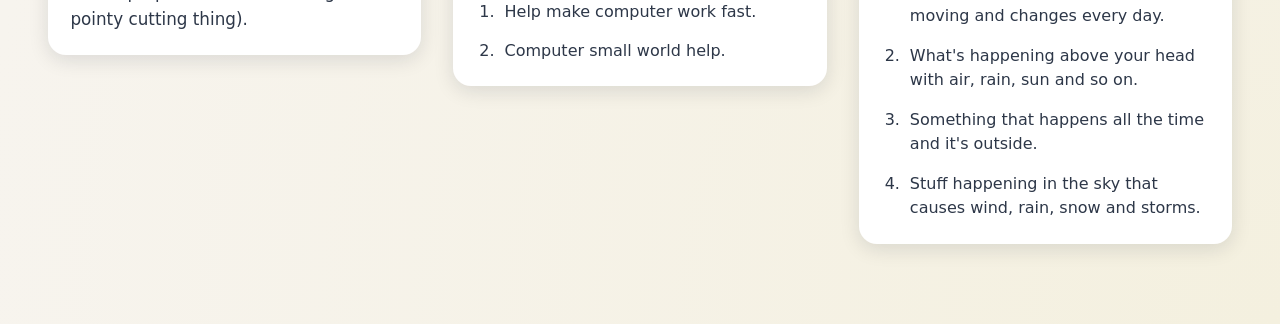
==== commit e27d1e99: "Add description of page and links to resources as buttons" ====
--- a/index.html
+++ b/index.html
@@ -2,7 +2,7 @@
 <html lang="en">
 <head>
 <meta charset="UTF-8">
-<title>Up-Goer-Five for NCAS</title>
+<title>Up-Goer Five for NCAS</title>
 
 <style>
 :root {
@@ -133,6 +133,36 @@
 }
 
 
+/* Links */
+
+.page-links {
+    margin-top: 1.5rem;
+    margin-bottom: 3rem;
+}
+
+.page-links a {
+    display: inline-block;
+
+    margin: .3rem .5rem .3rem 0;
+
+    padding: .4rem .8rem;
+
+    border-radius: 999px;
+
+    background: #186f4d;
+
+    color: white;
+
+    text-decoration: none;
+
+    font-size: .9rem;
+}
+
+
+.page-links a:hover {
+    background: #35548c;
+}
+
 /* Definition text */
 
 .card p {
@@ -216,7 +246,7 @@
 
 <header class="page-header">
 
-<h1>Up-Goer-Five for NCAS</h1>
+<h1>Up-Goer Five for NCAS</h1>
 
 <div class="page-subtitle">
     National Centre for Atmospheric Science using
@@ -226,6 +256,41 @@
 
 </header>
 
+<div class="page-summary">
+    <p>The world of NCAS explained under the Up-Goer Five Challenge:
+using only the thousand most common words. Inspired by the original Up-Goer
+Five idea, a session at NCAS Staff Meeting 2026 explored how we describe
+our work, science, and shared purpose using simple language. The cards
+here collect definitions for words and phrases relating to NCAS decided
+by members of NCAS in the session. In some case there are multiple
+definitions, reflecting the many ways we can explain the same concept.
+
+For more information and context, see the resources linked in the
+buttons below.
+</p>
+
+    <div class="page-links">
+
+    
+        <a href="https://github.com/sadielbartholomew/sadielbartholomew/blob/master/talks-and-workshops/up_goer_five_ncas_staff_meeting_26.pdf" target="_blank">
+            Session slides
+        </a>
+    
+        <a href="https://github.com/sadielbartholomew/sadielbartholomew/blob/master/talks-and-workshops/up_goer_five_ncas_staff_meeting_26_handout.pdf" target="_blank">
+            Session handout
+        </a>
+    
+        <a href="https://xkcd.com/1133/" target="_blank">
+            Original Up-Goer Five Comic Item
+        </a>
+    
+        <a href="https://www.xkcd.com/simplewriter/" target="_blank">
+            Up-Goer Five text editor by XKCD
+        </a>
+    
+
+    </div>
+</div>
 
 <div id="definitions">
 
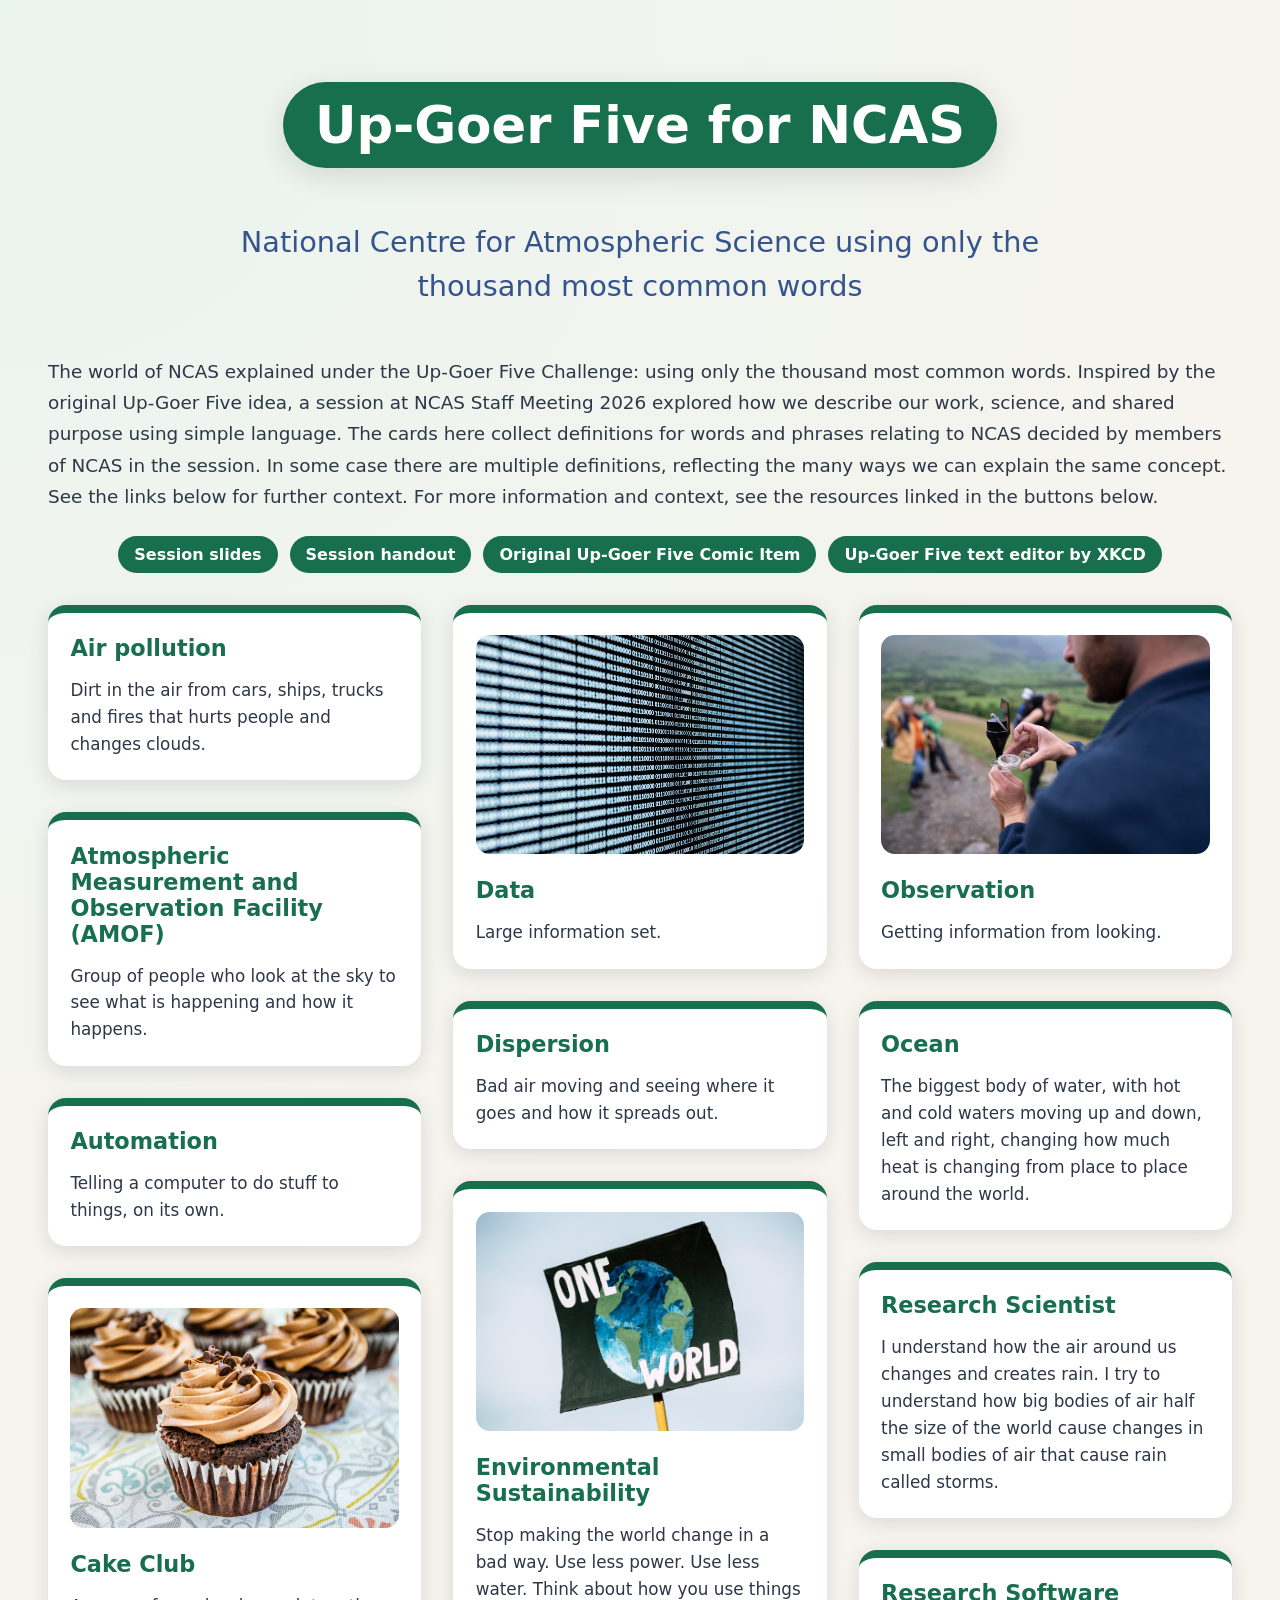
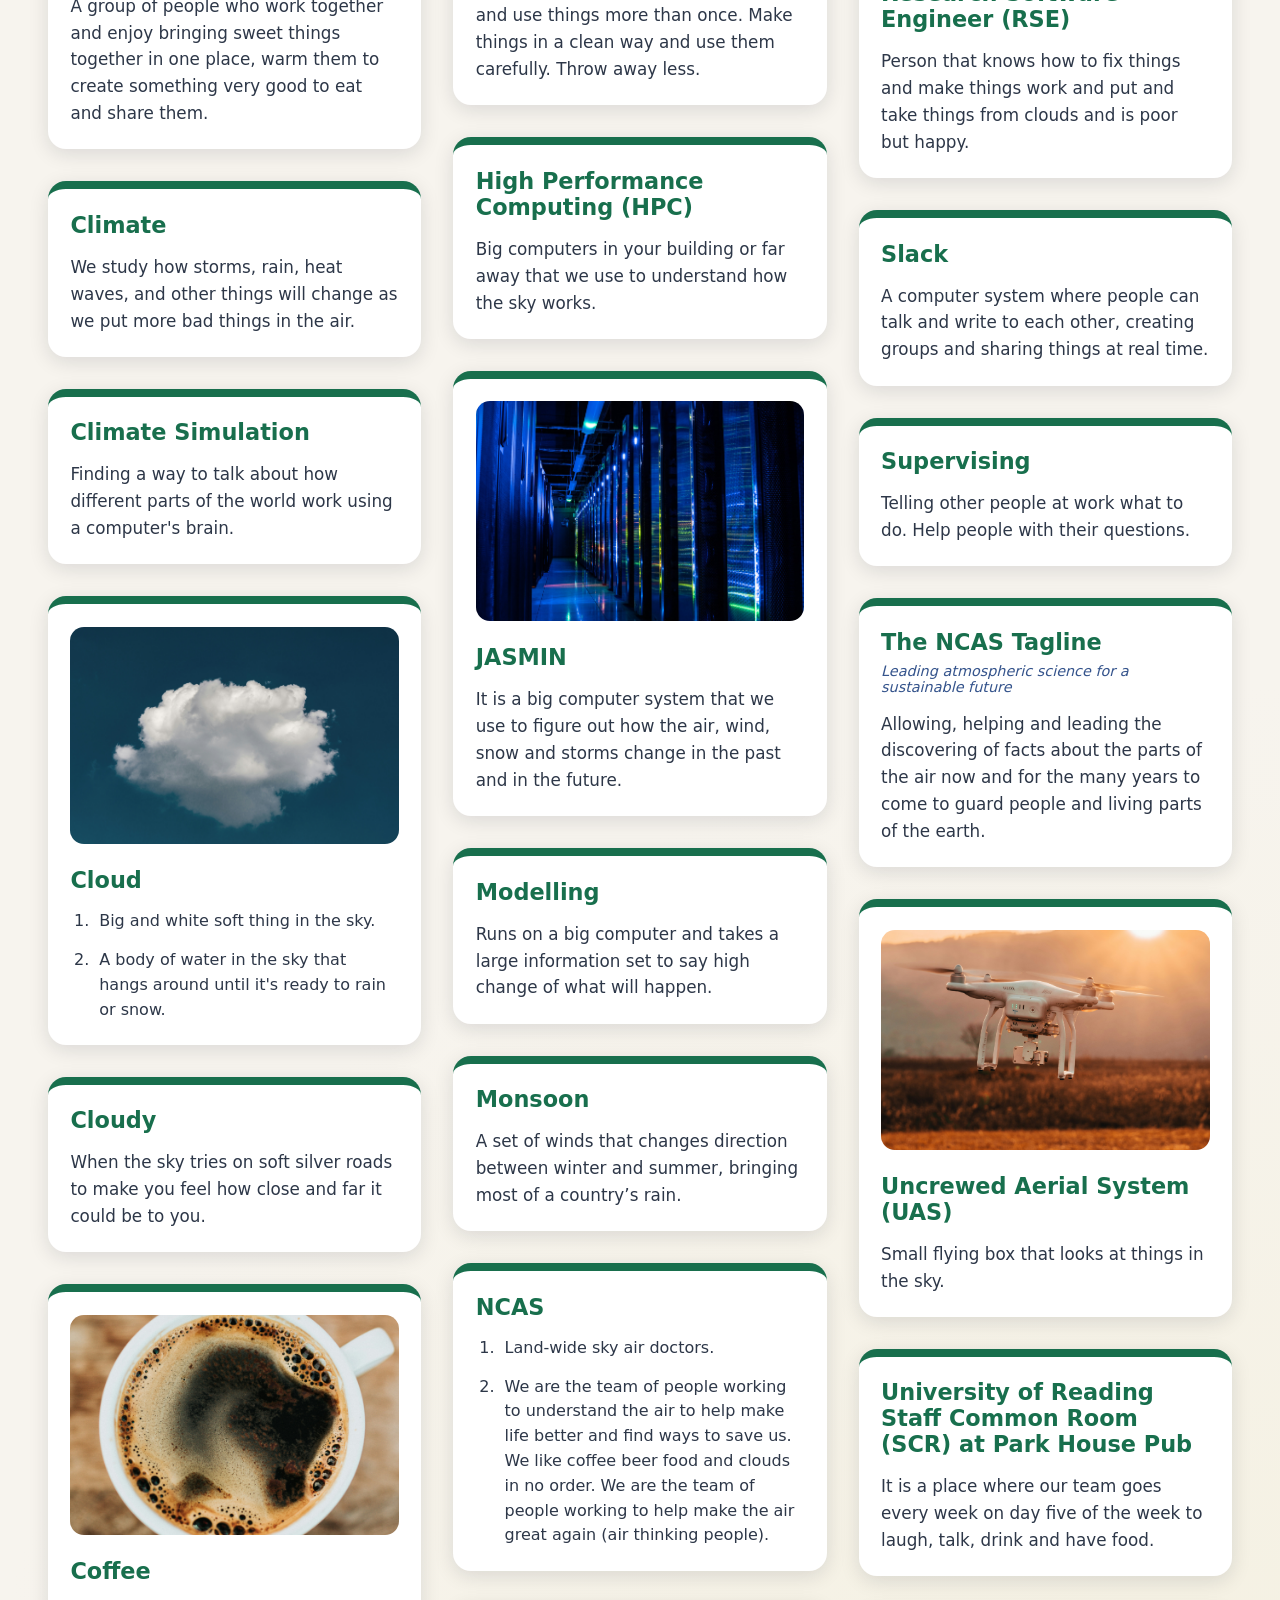
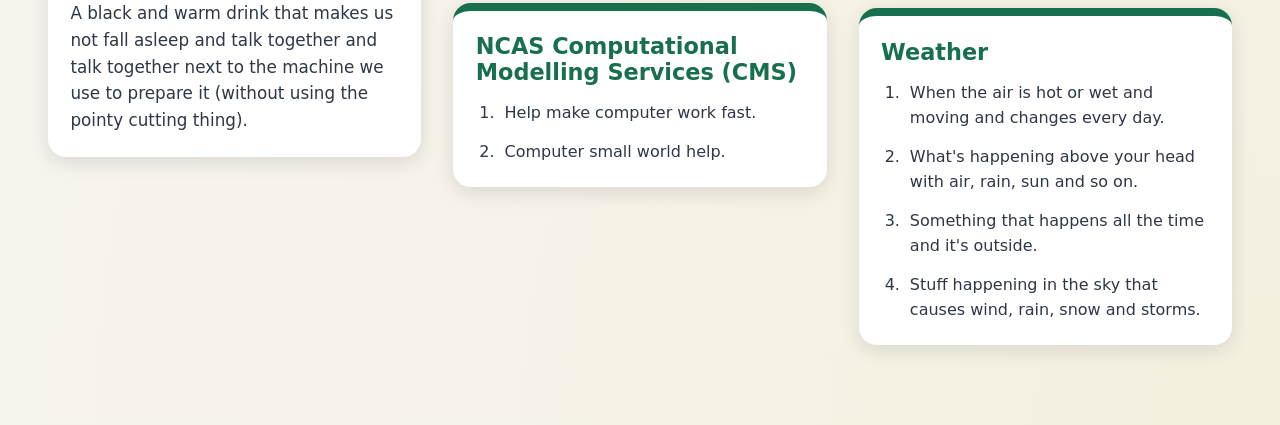
==== commit 0c99d603: "Make webpage body text larger / more prominent & tweak text" ====
--- a/index.html
+++ b/index.html
@@ -4,240 +4,7 @@
 <meta charset="UTF-8">
 <title>Up-Goer Five for NCAS</title>
 
-<style>
-:root {
-    --page-bg: #f7f4ee;
-    --card-bg: #ffffff;
-    --text: #2d3748;
-    --muted: #64748b;
-
-    /* NCAS-inspired accents */
-    --accent: #186f4d;
-    --accent-light: #c1dbc9;
-    --secondary: #35548c;
-
-    --shadow: rgba(15, 23, 42, 0.12);
-}
-
-* {
-    box-sizing: border-box;
-}
-
-body {
-    font-family: system-ui, -apple-system, BlinkMacSystemFont, "Segoe UI", sans-serif;
-
-    background:
-        radial-gradient(circle at top left, #eaf4ef, transparent 35%),
-        radial-gradient(circle at bottom right, #f4f0df, transparent 35%),
-        var(--page-bg);
-
-    color: var(--text);
-
-    margin: 0;
-    padding: 3rem;
-}
-
-
-/* Page heading */
-
-.page-header {
-    max-width: 900px;
-    margin: 0 auto 3rem;
-    text-align: center;
-}
-
-h1 {
-    display: inline-block;
-
-    background: var(--accent);
-    color: white;
-
-    padding: 0.8rem 2rem;
-
-    border-radius: 999px;
-
-    font-size: clamp(2rem, 5vw, 3.2rem);
-    font-weight: 800;
-
-    box-shadow:
-        0 8px 30px var(--shadow);
-}
-
-.page-subtitle {
-    margin-top: 1.2rem;
-
-    font-size: 1.2rem;
-    line-height: 1.5;
-
-    color: var(--secondary);
-}
-
-
-/* Masonry layout */
-
-#definitions {
-    columns: 340px;
-    column-gap: 2rem;
-
-    max-width: 1400px;
-    margin: auto;
-}
-
-
-/* Cards */
-
-.card {
-    display: inline-block;
-
-    width: 100%;
-    margin: 0 0 2rem;
-
-    background: var(--card-bg);
-
-    border-radius: 18px;
-
-    padding: 1.4rem;
-
-    break-inside: avoid;
-
-    box-shadow:
-        0 5px 20px var(--shadow);
-
-    border-top: 8px solid var(--accent);
-
-    transition:
-        transform .2s ease,
-        box-shadow .2s ease;
-}
-
-
-.card:hover {
-    transform: translateY(-5px);
-
-    box-shadow:
-        0 12px 30px rgba(15,23,42,.18);
-}
-
-
-/* Card title */
-
-.card h2 {
-    margin: 0 0 1rem;
-
-    text-align: left;
-
-    font-size: 1.4rem;
-    font-weight: 750;
-
-    color: var(--accent);
-}
-
-
-/* Links */
-
-.page-links {
-    margin-top: 1.5rem;
-    margin-bottom: 3rem;
-}
-
-.page-links a {
-    display: inline-block;
-
-    margin: .3rem .5rem .3rem 0;
-
-    padding: .4rem .8rem;
-
-    border-radius: 999px;
-
-    background: #186f4d;
-
-    color: white;
-
-    text-decoration: none;
-
-    font-size: .9rem;
-}
-
-
-.page-links a:hover {
-    background: #35548c;
-}
-
-/* Definition text */
-
-.card p {
-    margin: 0;
-
-    line-height: 1.6;
-
-    font-size: 1.05rem;
-}
-
-
-.card ol {
-    margin: 0;
-    padding-left: 1.5rem;
-}
-
-
-.card li {
-    padding-left: .3rem;
-
-    margin-bottom: .9rem;
-
-    line-height: 1.55;
-}
-
-
-.card li:last-child {
-    margin-bottom: 0;
-}
-
-
-/* Images */
-
-.card-image {
-    width: 100%;
-
-    max-height: 220px;
-
-    object-fit: cover;
-
-    border-radius: 14px;
-
-    margin-bottom: 1.2rem;
-}
-
-
-/* Small subtitle */
-
-.subtitle {
-    color: var(--secondary);
-
-    font-size: .9rem;
-
-    font-style: italic;
-
-    margin-top: -.5rem;
-
-    margin-bottom: 1rem;
-}
-
-
-/* Mobile */
-
-@media (max-width: 600px) {
-
-    body {
-        padding: 1rem;
-    }
-
-    #definitions {
-        columns: 1;
-    }
-
-}
-</style>
+<link rel="stylesheet" href="style.css">
 
 </head>
 
@@ -257,18 +24,22 @@
 </header>
 
 <div class="page-summary">
-    <p>The world of NCAS explained under the Up-Goer Five Challenge:
+
+    <div class="page-summary-text">
+        <p>The world of NCAS explained under the Up-Goer Five Challenge:
 using only the thousand most common words. Inspired by the original Up-Goer
 Five idea, a session at NCAS Staff Meeting 2026 explored how we describe
 our work, science, and shared purpose using simple language. The cards
 here collect definitions for words and phrases relating to NCAS decided
 by members of NCAS in the session. In some case there are multiple
 definitions, reflecting the many ways we can explain the same concept.
+See the links below for further context.
 
 For more information and context, see the resources linked in the
 buttons below.
 </p>
-
+    </div>
+    
     <div class="page-links">
 
     
--- a/style.css
+++ b/style.css
@@ -0,0 +1,252 @@
+:root {
+    --page-bg: #f7f4ee;
+    --card-bg: #ffffff;
+    --text: #2d3748;
+    --muted: #64748b;
+
+    /* NCAS-inspired accents */
+    --accent: #186f4d;
+    --accent-light: #c1dbc9;
+    --secondary: #35548c;
+
+    --shadow: rgba(15, 23, 42, 0.12);
+}
+
+* {
+    box-sizing: border-box;
+}
+
+body {
+    font-family: system-ui, -apple-system, BlinkMacSystemFont, "Segoe UI", sans-serif;
+
+    background:
+        radial-gradient(circle at top left, #eaf4ef, transparent 35%),
+        radial-gradient(circle at bottom right, #f4f0df, transparent 35%),
+        var(--page-bg);
+
+    color: var(--text);
+
+    margin: 0;
+    padding: 3rem;
+}
+
+
+/* Page heading */
+
+.page-header {
+    max-width: 900px;
+    margin: 0 auto 3rem;
+    text-align: center;
+}
+
+h1 {
+    display: inline-block;
+
+    background: var(--accent);
+    color: white;
+
+    padding: 0.8rem 2rem;
+
+    border-radius: 999px;
+
+    font-size: clamp(2rem, 5vw, 3.2rem);
+    font-weight: 800;
+
+    box-shadow:
+        0 8px 30px var(--shadow);
+}
+
+.page-subtitle {
+    margin-top: 1.2rem;
+
+    font-size: 1.8rem;
+    line-height: 1.5;
+
+    color: var(--secondary);
+}
+
+.page-summary-text {
+    max-width: 1400px;
+    margin: 1.5rem auto 0;
+
+    font-size: 1.15rem;
+    line-height: 1.7;
+
+    color: var(--text);
+}
+
+
+/* Masonry layout */
+
+#definitions {
+    columns: 340px;
+    column-gap: 2rem;
+
+    max-width: 1400px;
+    margin: auto;
+}
+
+
+/* Cards */
+
+.card {
+    display: inline-block;
+
+    width: 100%;
+    margin: 0 0 2rem;
+
+    background: var(--card-bg);
+
+    border-radius: 18px;
+
+    padding: 1.4rem;
+
+    break-inside: avoid;
+
+    box-shadow:
+        0 5px 20px var(--shadow);
+
+    border-top: 8px solid var(--accent);
+
+    transition:
+        transform .2s ease,
+        box-shadow .2s ease;
+}
+
+
+.card:hover {
+    transform: translateY(-5px);
+
+    box-shadow:
+        0 12px 30px rgba(15,23,42,.18);
+}
+
+
+/* Card title */
+
+.card h2 {
+    margin: 0 0 1rem;
+
+    text-align: left;
+
+    font-size: 1.4rem;
+    font-weight: 750;
+
+    color: var(--accent);
+}
+
+
+/* Links */
+
+.page-links {
+    display: flex;
+    flex-wrap: wrap;
+    justify-content: center;
+
+    gap: 0.75rem;
+
+    margin-top: 1.5rem;
+    margin-bottom: 2rem;
+}
+
+.page-links a {
+    display: inline-block;
+
+    padding: 0.55rem 1rem;
+
+    border-radius: 999px;
+
+    background: var(--accent);
+
+    color: white;
+
+    text-decoration: none;
+
+    font-size: 1rem;
+    font-weight: 600;
+
+    transition: background .2s ease;
+}
+
+.page-links a:hover {
+    background: var(--secondary);
+}
+
+.page-links a:hover {
+    background: #35548c;
+}
+
+/* Definition text */
+
+.card p {
+    margin: 0;
+
+    line-height: 1.6;
+
+    font-size: 1.05rem;
+}
+
+
+.card ol {
+    margin: 0;
+    padding-left: 1.5rem;
+}
+
+
+.card li {
+    padding-left: .3rem;
+
+    margin-bottom: .9rem;
+
+    line-height: 1.55;
+}
+
+
+.card li:last-child {
+    margin-bottom: 0;
+}
+
+
+/* Images */
+
+.card-image {
+    width: 100%;
+
+    max-height: 220px;
+
+    object-fit: cover;
+
+    border-radius: 14px;
+
+    margin-bottom: 1.2rem;
+}
+
+
+/* Small subtitle */
+
+.subtitle {
+    color: var(--secondary);
+
+    font-size: .9rem;
+
+    font-style: italic;
+
+    margin-top: -.5rem;
+
+    margin-bottom: 1rem;
+}
+
+
+/* Mobile */
+
+@media (max-width: 600px) {
+
+    body {
+        padding: 1rem;
+    }
+
+    #definitions {
+        columns: 1;
+    }
+
+}
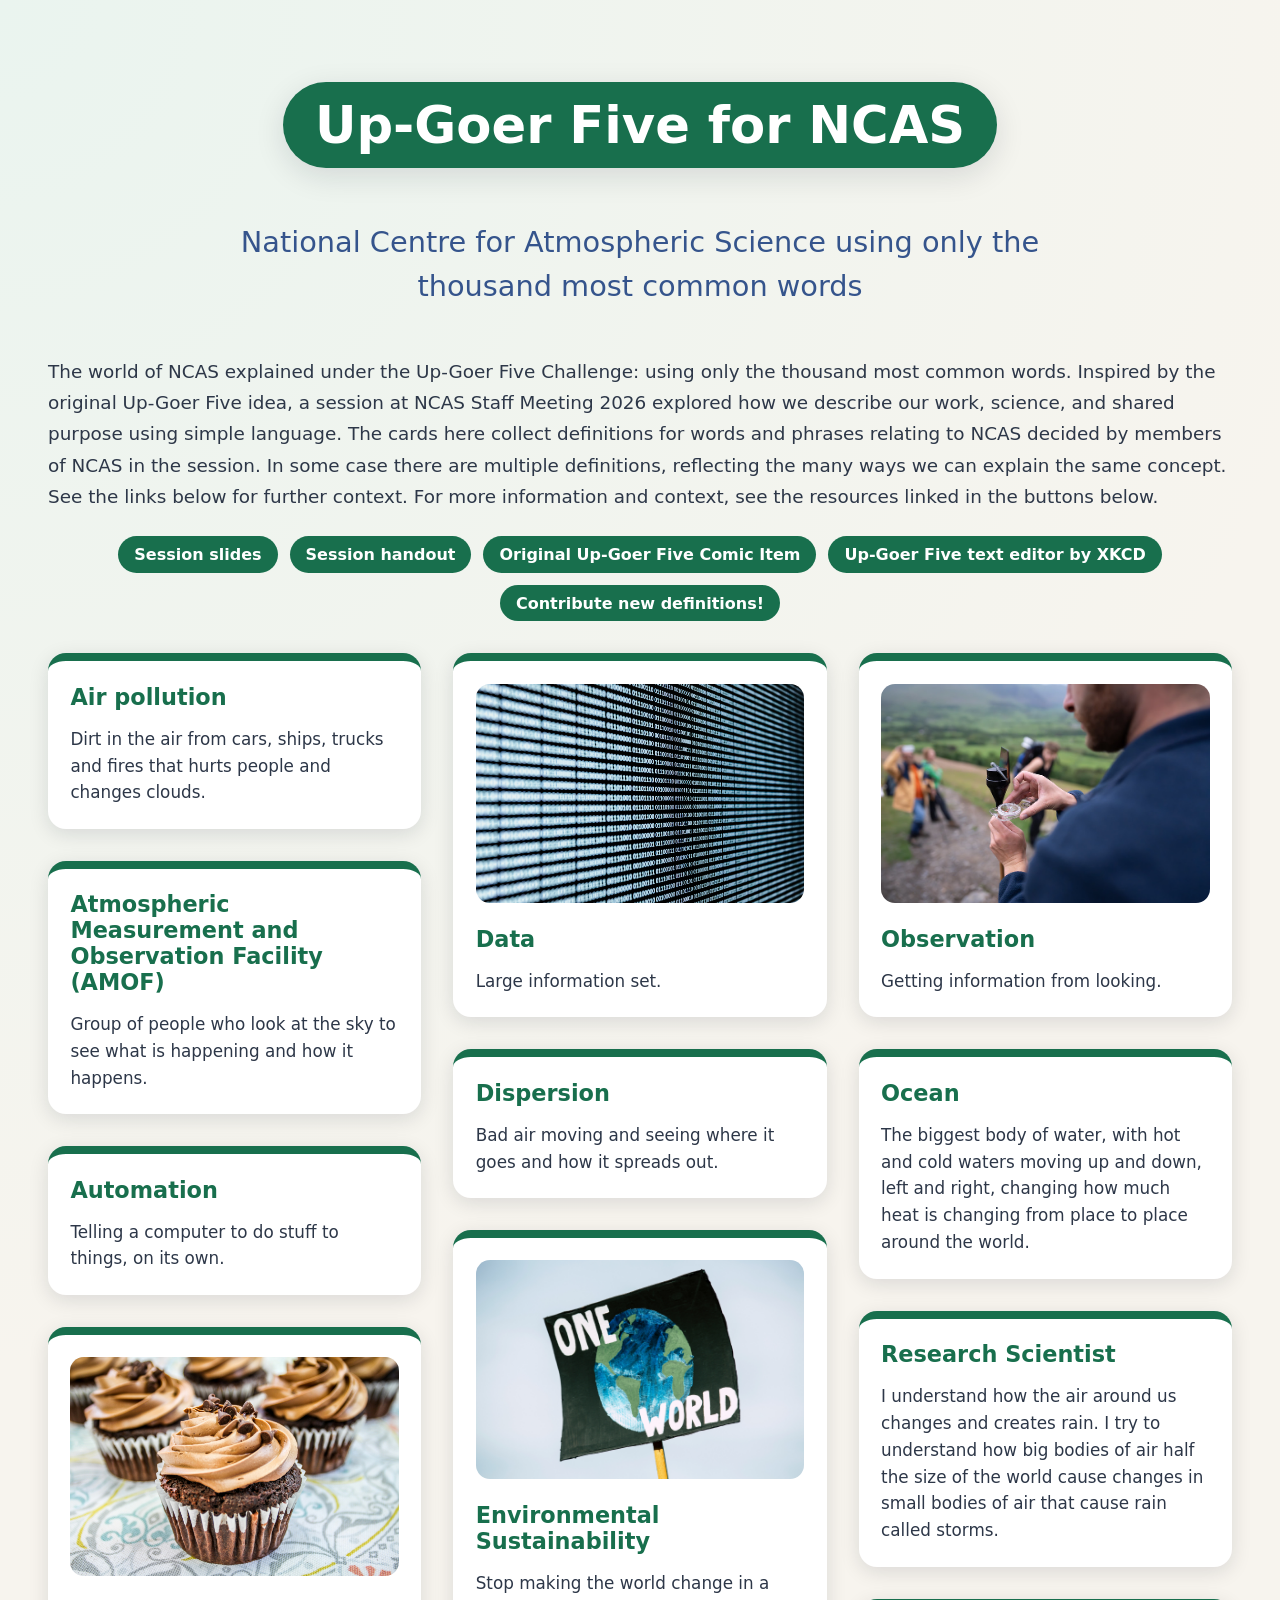
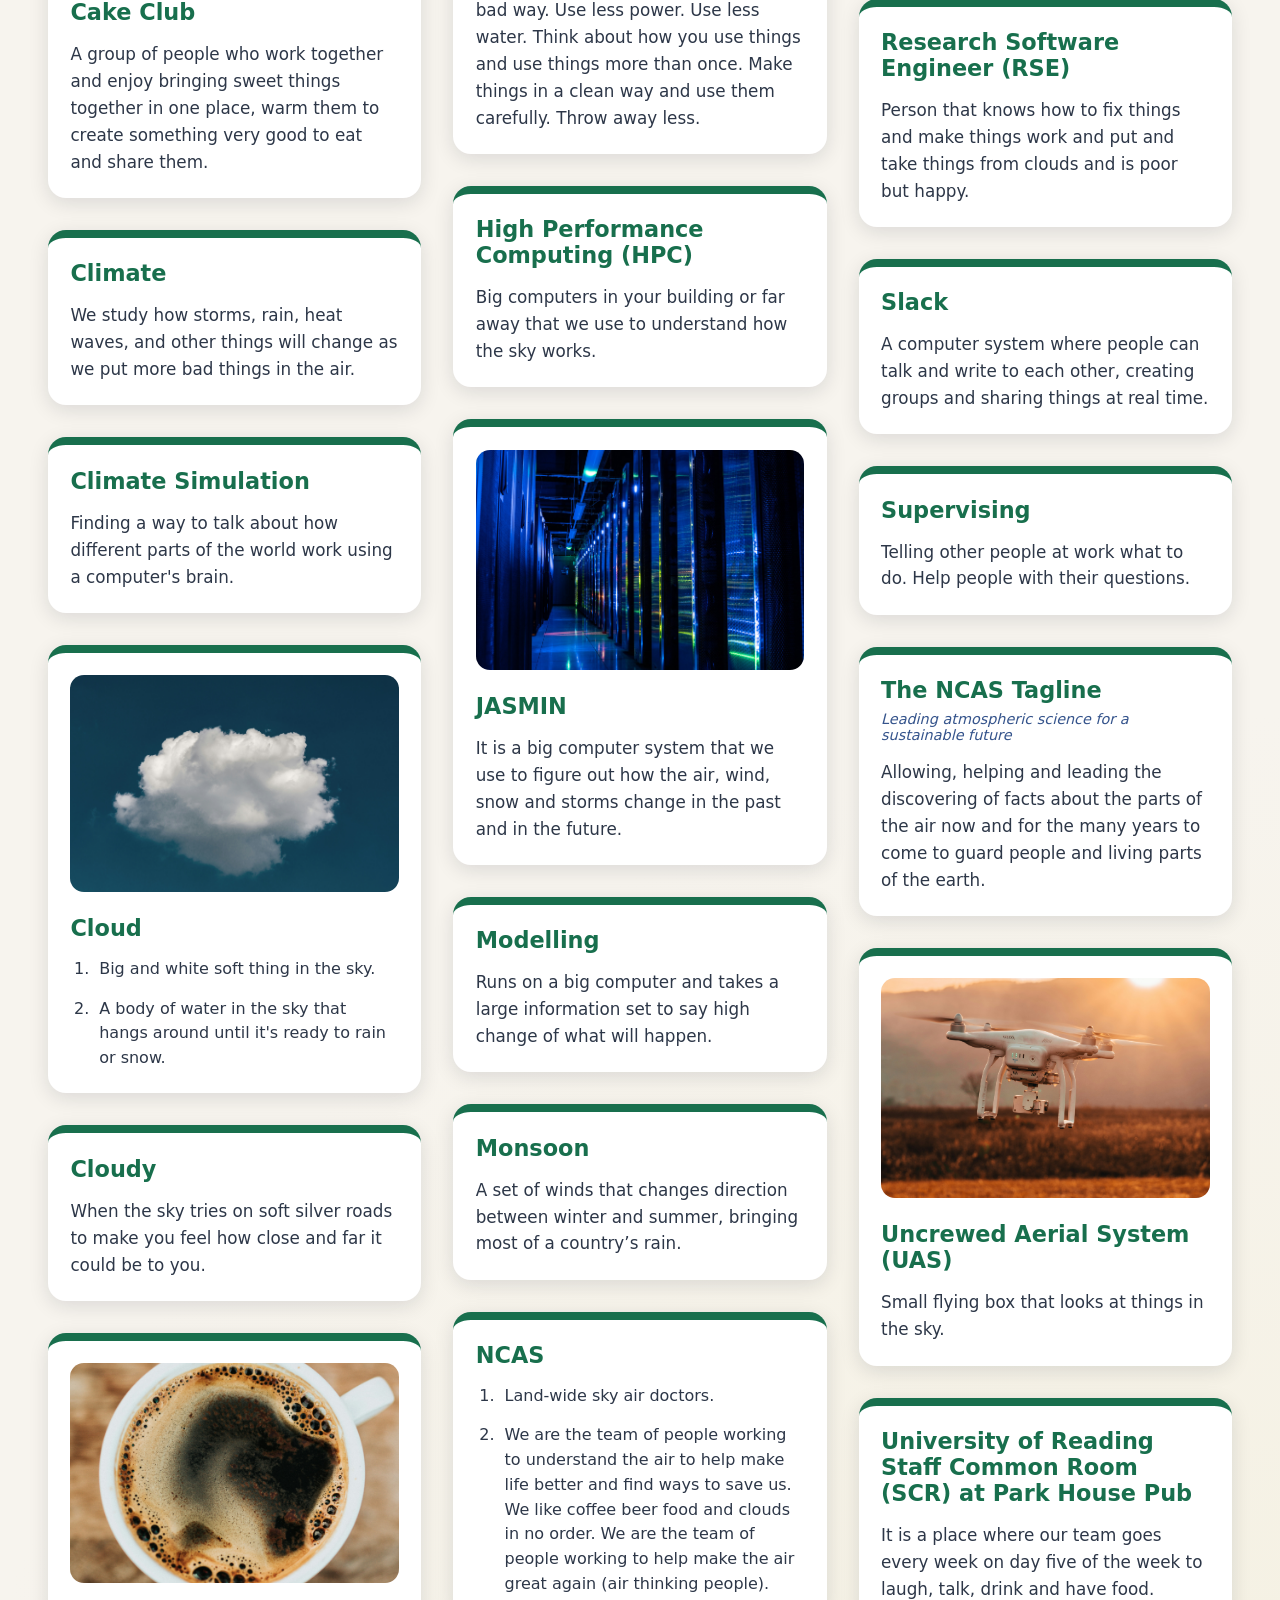
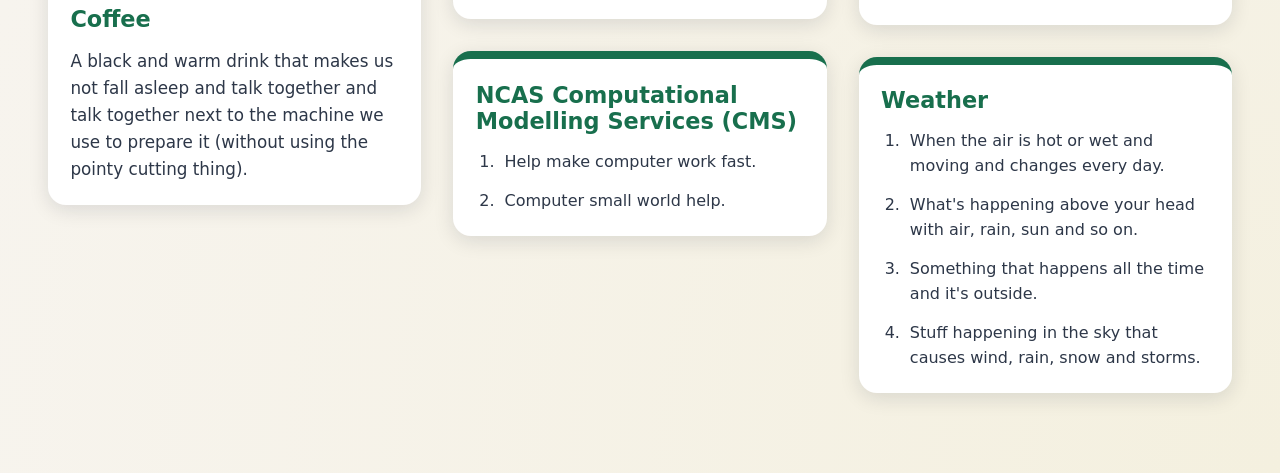
==== commit 9ae52190: "Add new button to link to (TODO) contributing guidance" ====
--- a/index.html
+++ b/index.html
@@ -59,6 +59,10 @@
             Up-Goer Five text editor by XKCD
         </a>
     
+        <a href="TODO" target="_blank">
+            Contribute new definitions!
+        </a>
+    
 
     </div>
 </div>
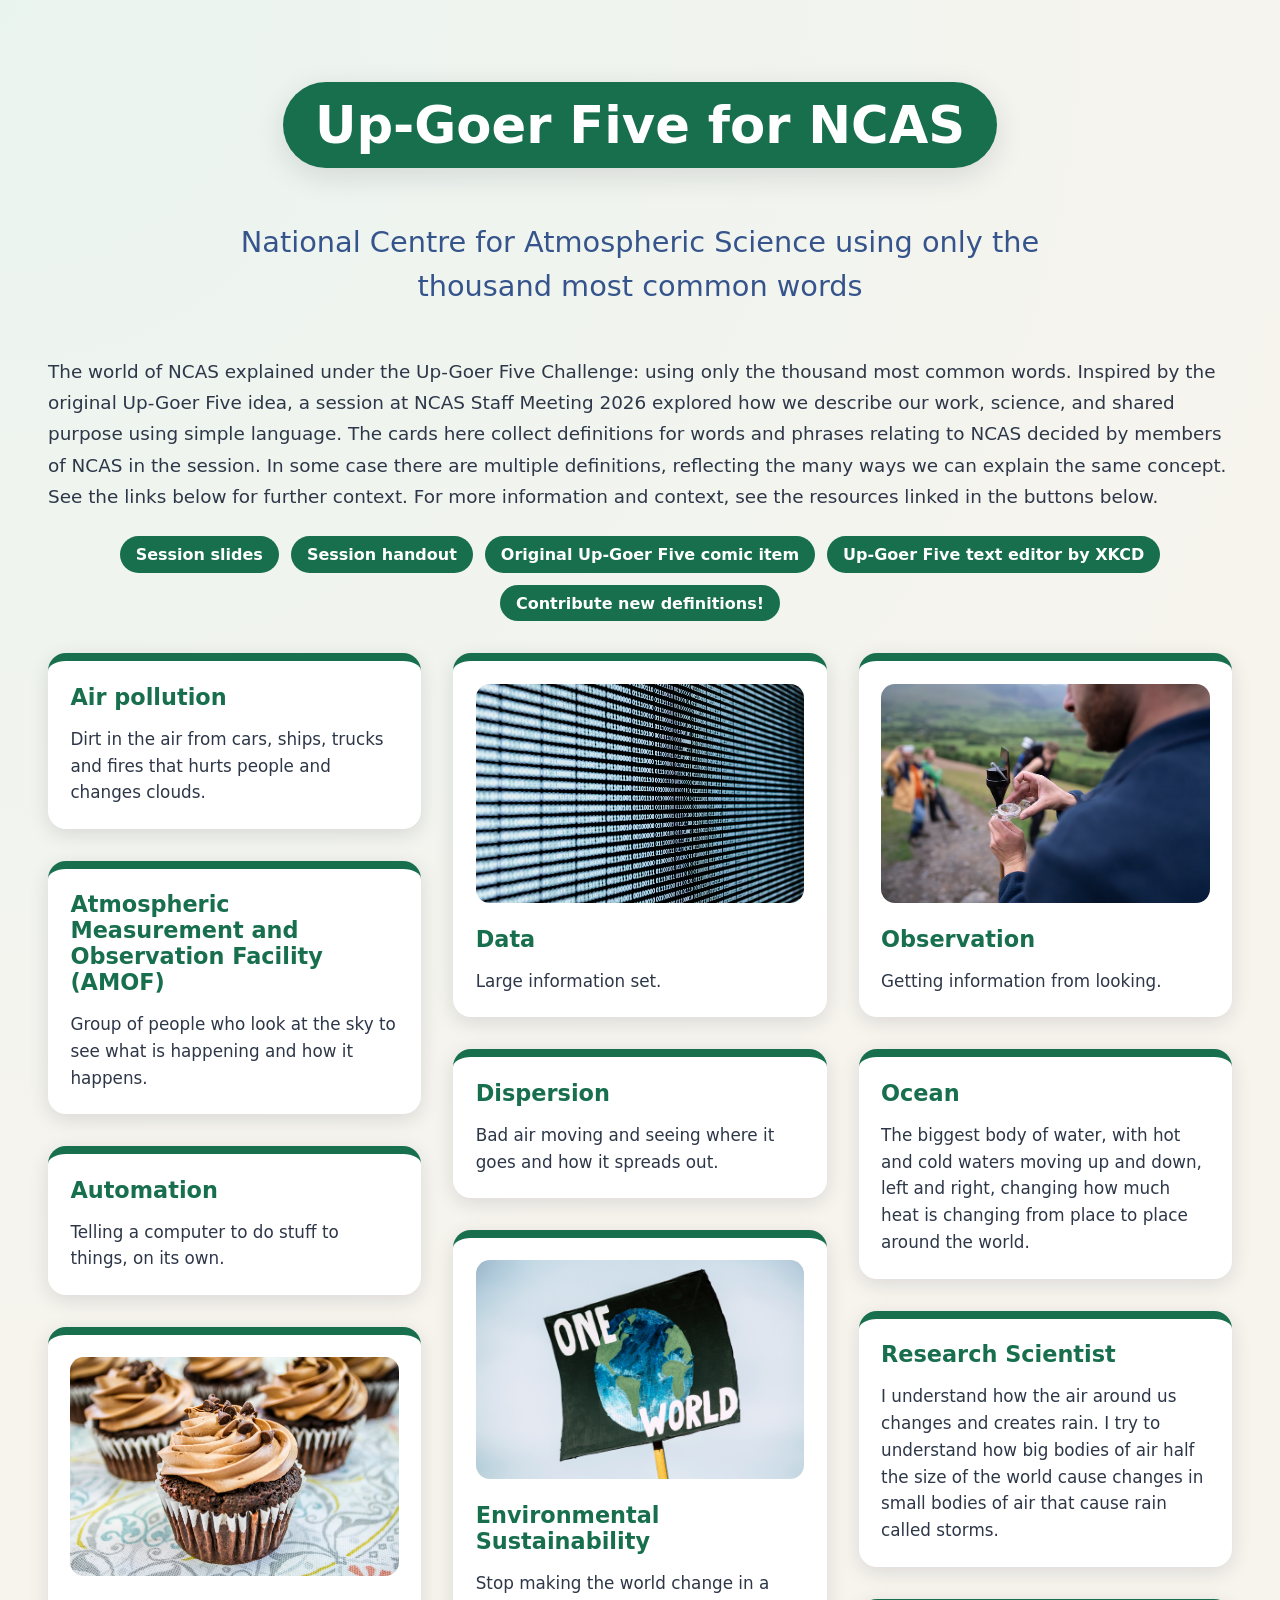
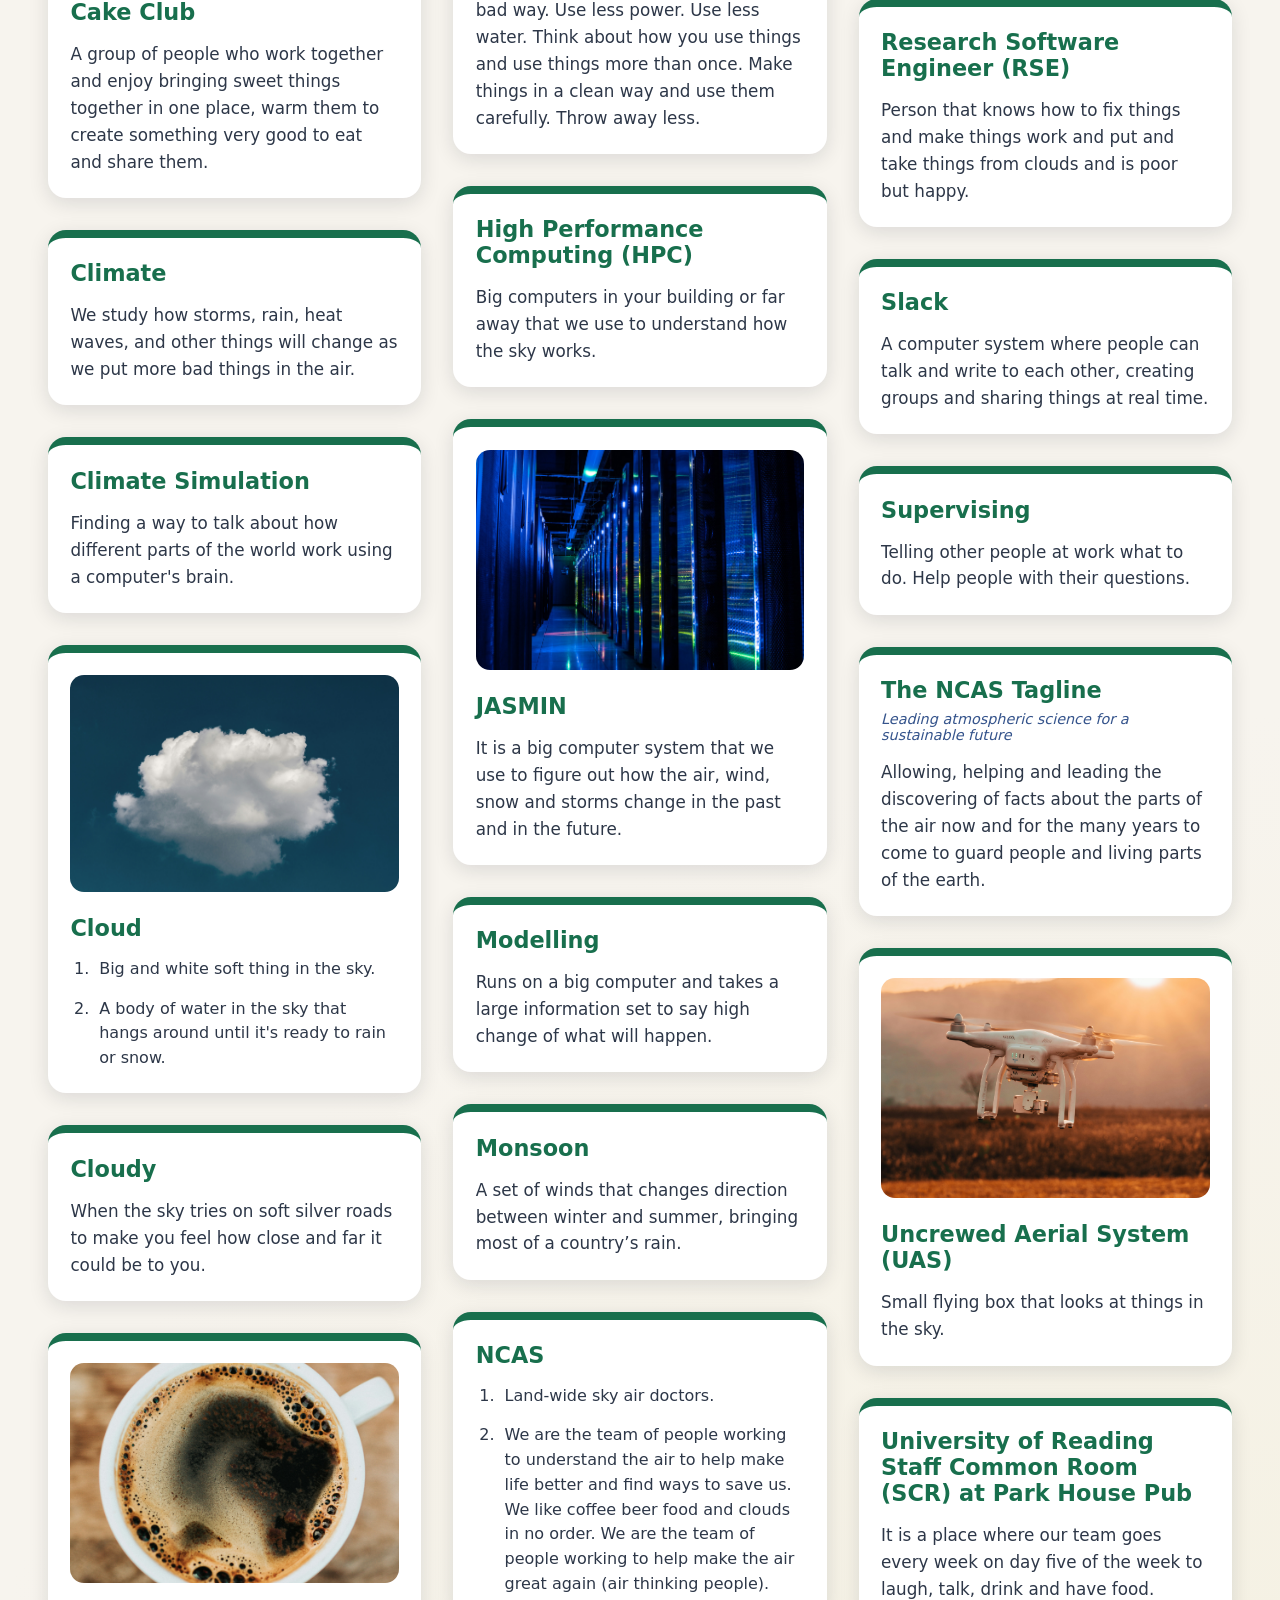
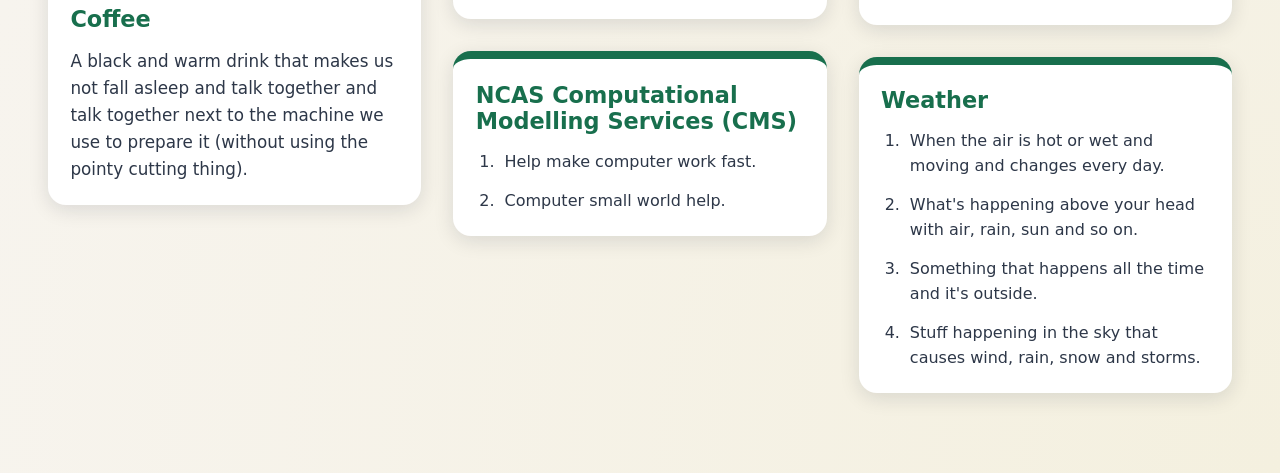
==== commit 557c0c80: "Link to contributing guide in README" ====
--- a/index.html
+++ b/index.html
@@ -52,7 +52,7 @@
         </a>
     
         <a href="https://xkcd.com/1133/" target="_blank">
-            Original Up-Goer Five Comic Item
+            Original Up-Goer Five comic item
         </a>
     
         <a href="https://www.xkcd.com/simplewriter/" target="_blank">
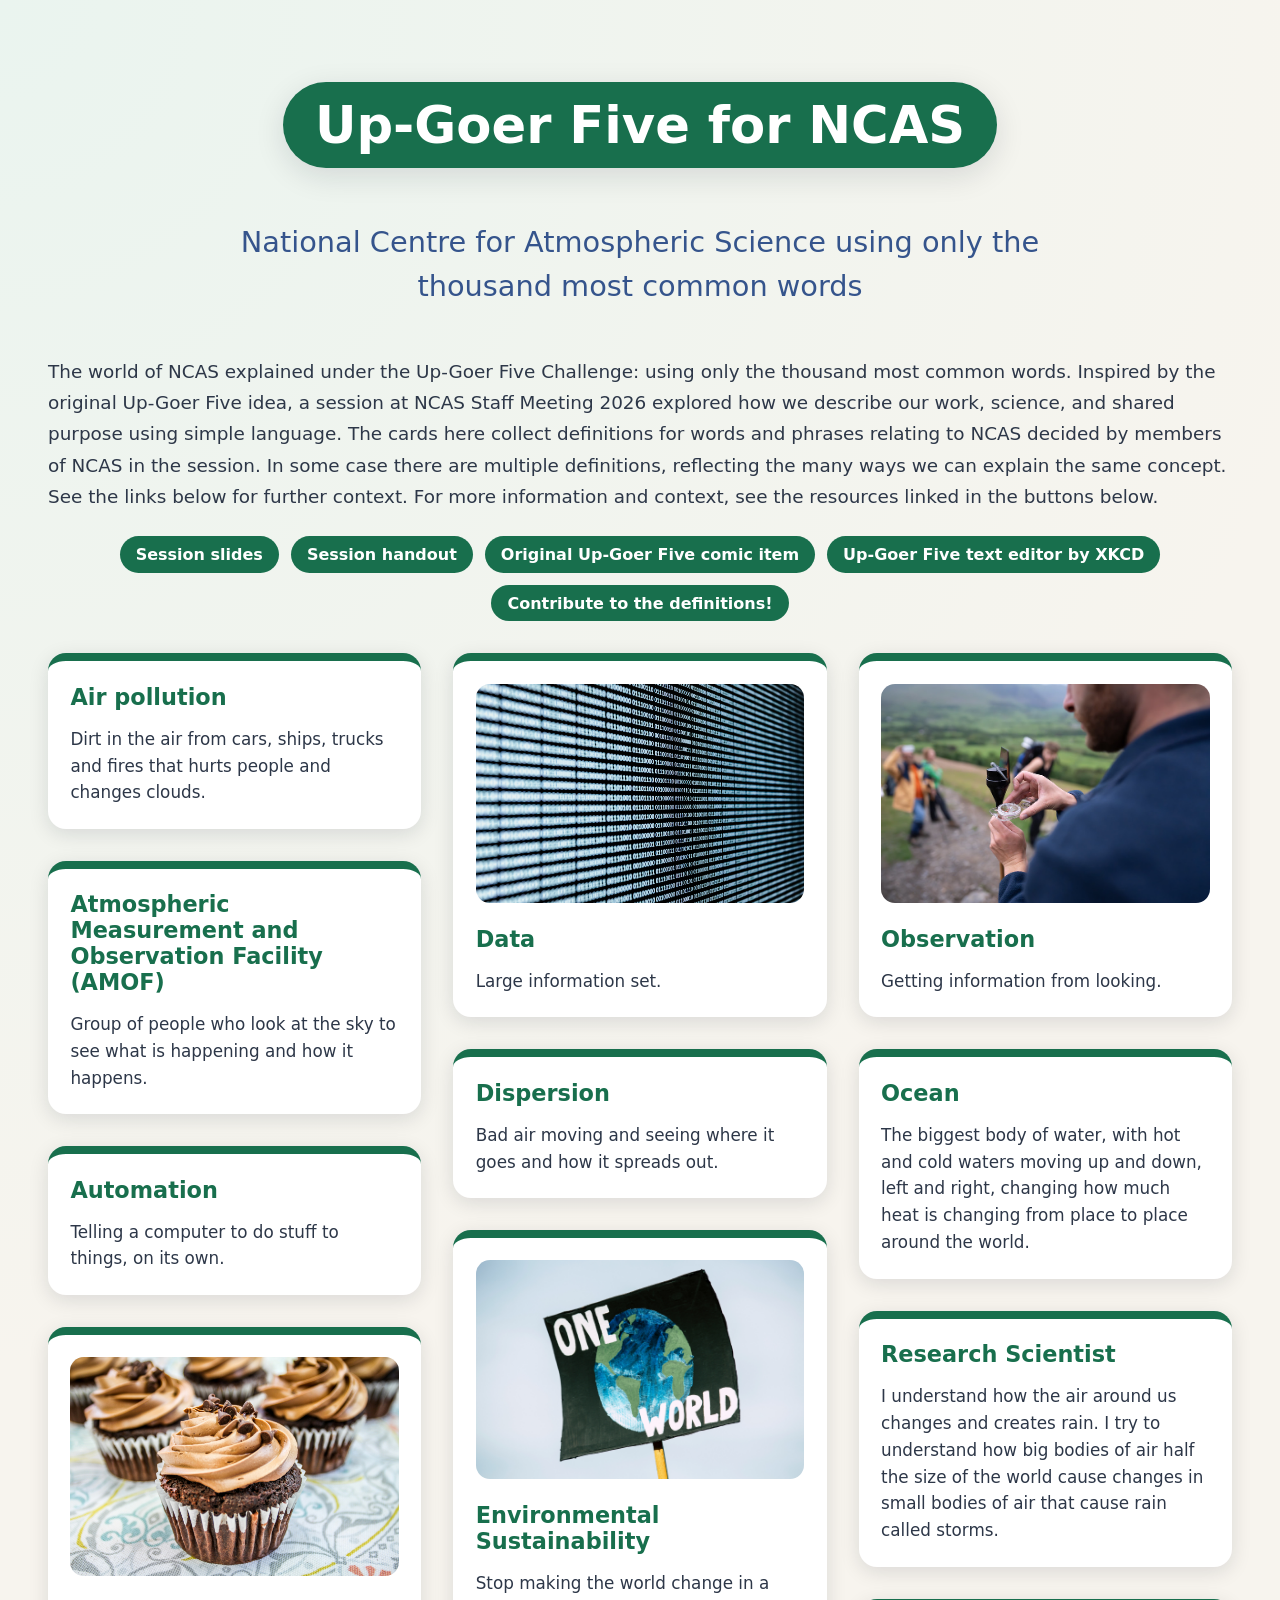
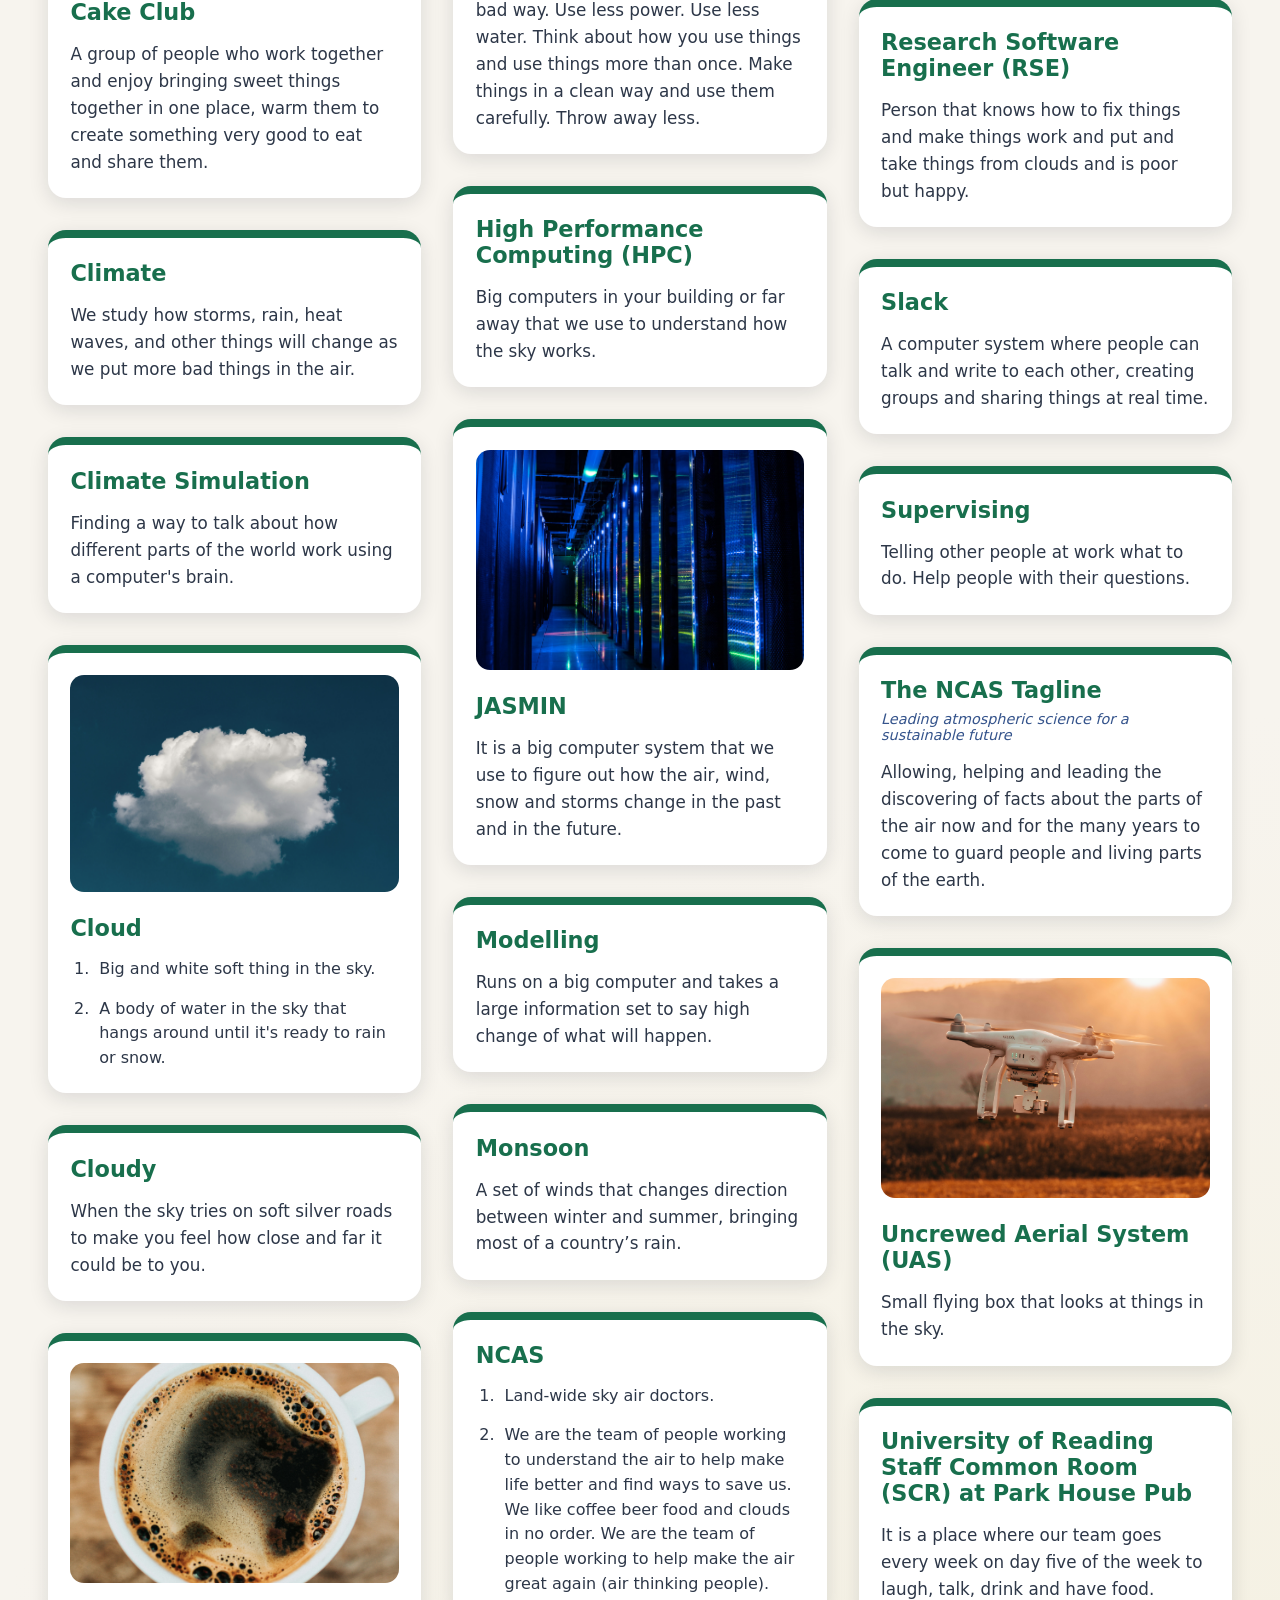
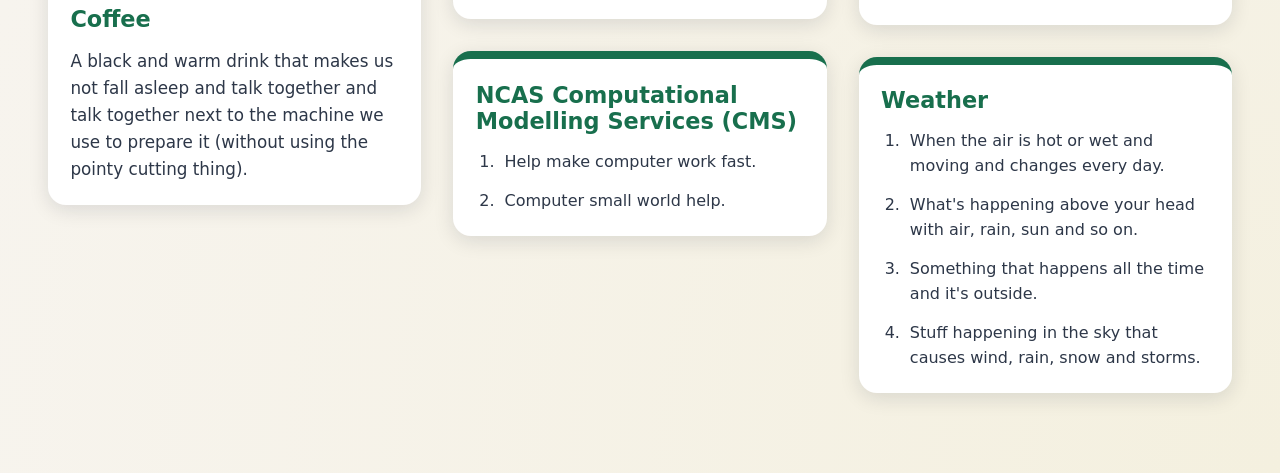
==== commit f137373d: "Update TODO link to contributing guide now that exists" ====
--- a/index.html
+++ b/index.html
@@ -59,8 +59,8 @@
             Up-Goer Five text editor by XKCD
         </a>
     
-        <a href="TODO" target="_blank">
-            Contribute new definitions!
+        <a href="https://github.com/NCAS-CMS/ncas-up-goer-five-definitions/blob/main/.github/CONTRIBUTING.md" target="_blank">
+            Contribute to the definitions!
         </a>
     
 
